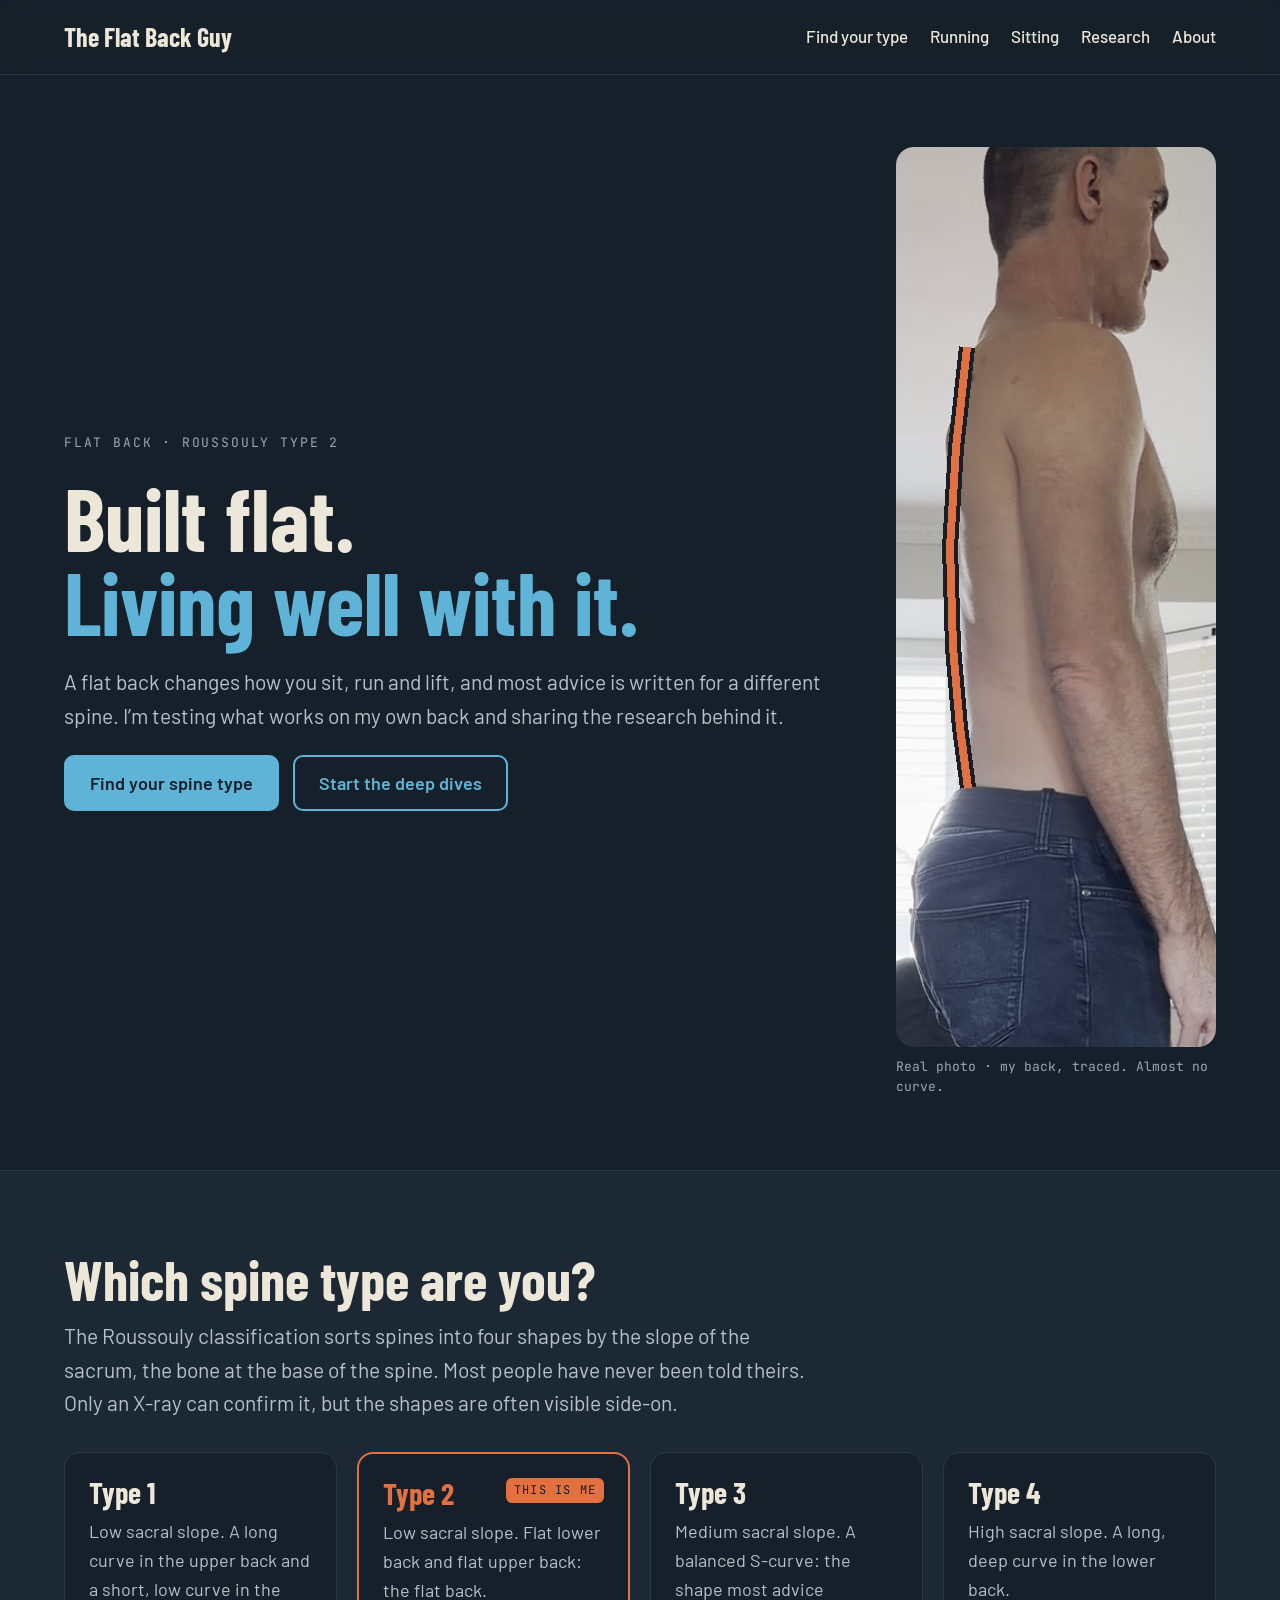
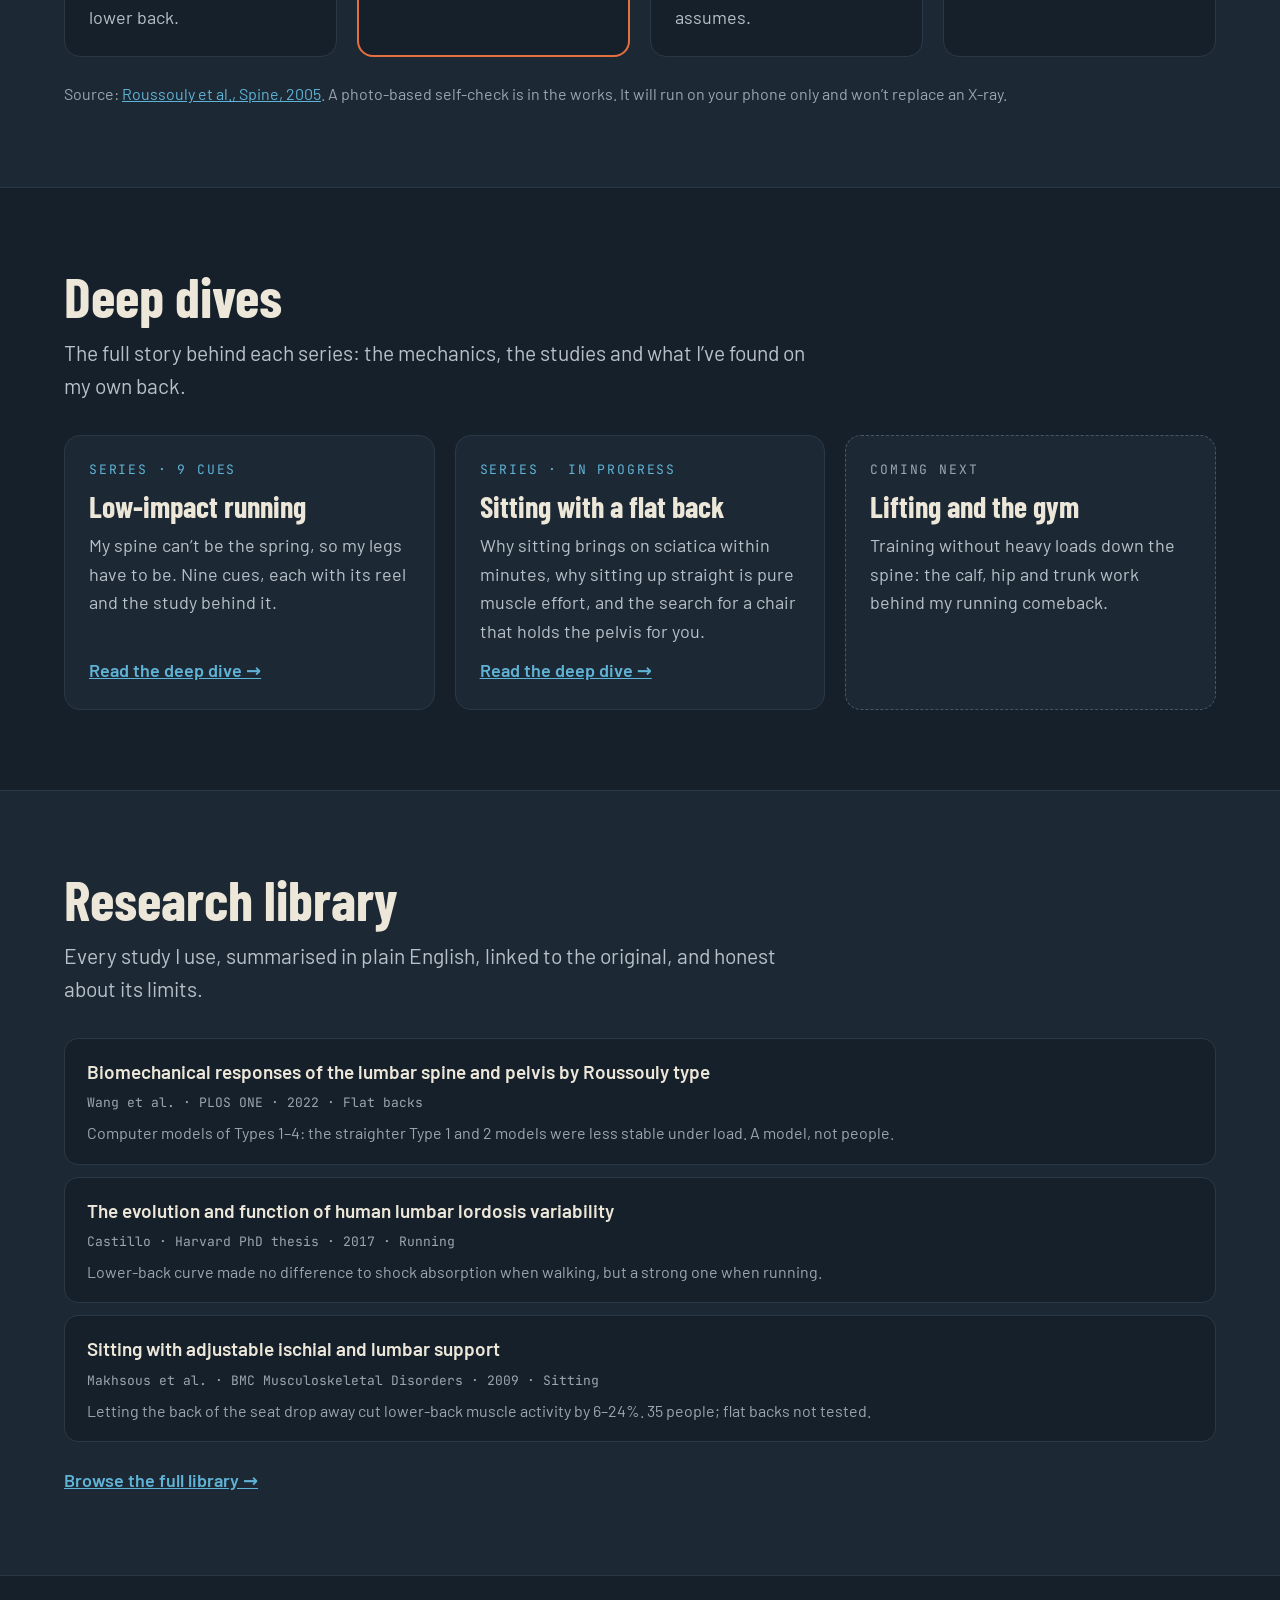
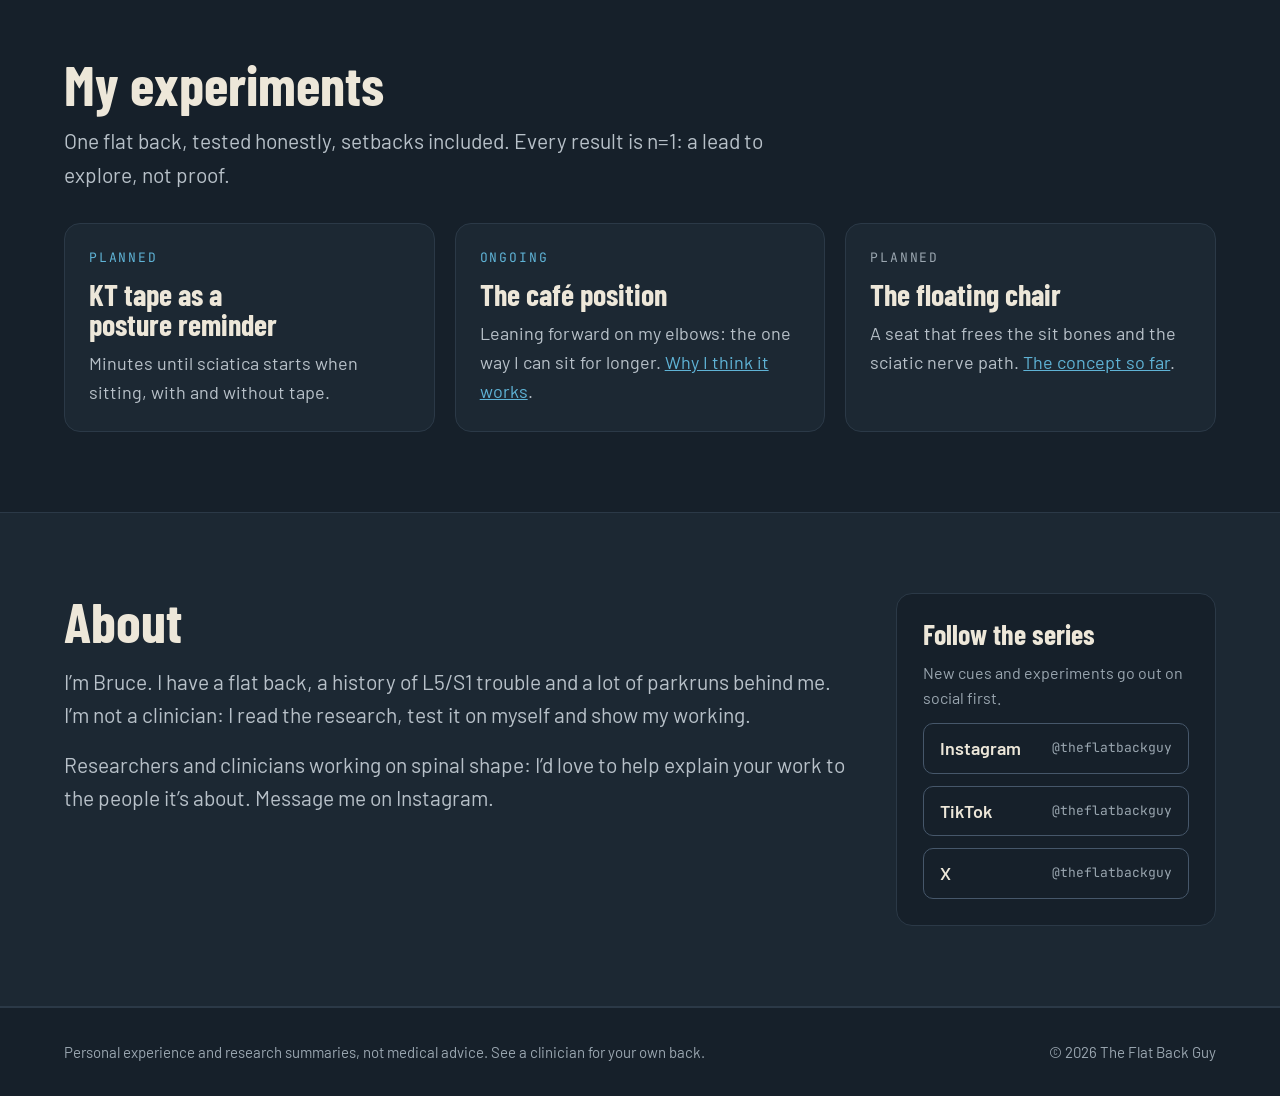
==== index.html @ 1ad0db63 "Launch theflatbackguy.com: homepage, running and sitting deep dives, research library Co-Authored-By" ====
<!doctype html>
<html lang="en-GB">
<head>
<meta charset="utf-8">
<meta name="viewport" content="width=device-width,initial-scale=1">
<title>The Flat Back Guy | Living well with a flat back</title>
<meta name="description" content="Running, sitting and training with a flat back (Roussouly Type 2). One man's experiments, the research behind them, and honest limits.">
<meta property="og:title" content="The Flat Back Guy">
<meta property="og:description" content="Built flat. Living well with it. Running, sitting and training with a flat back, with the research behind each idea.">
<meta property="og:image" content="https://theflatbackguy.com/media/hero.jpg">
<meta property="og:url" content="https://theflatbackguy.com/">
<meta name="theme-color" content="#16202A">
<link rel="icon" href="favicon.svg" type="image/svg+xml">
<link rel="preconnect" href="https://fonts.googleapis.com">
<link rel="preconnect" href="https://fonts.gstatic.com" crossorigin>
<link href="https://fonts.googleapis.com/css2?family=Barlow+Condensed:wght@700&family=Barlow:wght@400;500;600&family=JetBrains+Mono&display=swap" rel="stylesheet">
<link rel="stylesheet" href="style.css">
</head>
<body>
<header class="site-head">
  <div class="wrap">
    <a class="brand" href="/">The Flat Back Guy</a>
    <nav aria-label="Main">
      <a href="#type">Find your type</a>
      <a href="running.html">Running</a>
      <a href="sitting.html">Sitting</a>
      <a href="research.html">Research</a>
      <a href="#about">About</a>
    </nav>
  </div>
</header>

<main>
<section class="hero">
  <div class="wrap">
    <div class="hero-copy">
      <div class="eyebrow">Flat back · Roussouly Type 2</div>
      <h1>Built flat.<br><span>Living well with it.</span></h1>
      <p class="lede">A flat back changes how you sit, run and lift, and most advice is written for a different spine. I’m testing what works on my own back and sharing the research behind it.</p>
      <div class="btns">
        <a class="btn" href="#type">Find your spine type</a>
        <a class="btn ghost" href="#dives">Start the deep dives</a>
      </div>
    </div>
    <figure>
      <img src="media/hero.jpg" width="720" height="900" alt="Bruce standing side-on, shirt off, with an orange line traced down his back showing how straight it is">
      <figcaption>Real photo · my back, traced. Almost no curve.</figcaption>
    </figure>
  </div>
</section>

<section id="type" class="band">
  <div class="wrap">
    <div class="sec-head">
      <h2>Which spine type are you?</h2>
      <p class="lede">The Roussouly classification sorts spines into four shapes by the slope of the sacrum, the bone at the base of the spine. Most people have never been told theirs. Only an X-ray can confirm it, but the shapes are often visible side-on.</p>
    </div>
    <div class="grid">
      <div class="card"><h3>Type 1</h3><p class="muted">Low sacral slope. A long curve in the upper back and a short, low curve in the lower back.</p></div>
      <div class="card me"><div class="row-head"><h3>Type 2</h3><span class="tag">THIS IS ME</span></div><p class="muted">Low sacral slope. Flat lower back and flat upper back: the flat back.</p></div>
      <div class="card"><h3>Type 3</h3><p class="muted">Medium sacral slope. A balanced S-curve: the shape most advice assumes.</p></div>
      <div class="card"><h3>Type 4</h3><p class="muted">High sacral slope. A long, deep curve in the lower back.</p></div>
    </div>
    <p class="faint" style="margin-top:24px">Source: <a href="https://doi.org/10.1097/01.brs.0000152379.54463.65">Roussouly et al., Spine, 2005</a>. A photo-based self-check is in the works. It will run on your phone only and won’t replace an X-ray.</p>
  </div>
</section>

<section id="dives">
  <div class="wrap">
    <div class="sec-head">
      <h2>Deep dives</h2>
      <p class="lede">The full story behind each series: the mechanics, the studies and what I’ve found on my own back.</p>
    </div>
    <div class="grid wide">
      <article class="card">
        <div class="eyebrow" style="color:var(--blue)">Series · 9 cues</div>
        <h3>Low-impact running</h3>
        <p class="muted">My spine can’t be the spring, so my legs have to be. Nine cues, each with its reel and the study behind it.</p>
        <a class="more" href="running.html">Read the deep dive →</a>
      </article>
      <article class="card">
        <div class="eyebrow" style="color:var(--blue)">Series · in progress</div>
        <h3>Sitting with a flat back</h3>
        <p class="muted">Why sitting brings on sciatica within minutes, why sitting up straight is pure muscle effort, and the search for a chair that holds the pelvis for you.</p>
        <a class="more" href="sitting.html">Read the deep dive →</a>
      </article>
      <article class="card soon">
        <div class="eyebrow">Coming next</div>
        <h3>Lifting and the gym</h3>
        <p class="muted">Training without heavy loads down the spine: the calf, hip and trunk work behind my running comeback.</p>
      </article>
    </div>
  </div>
</section>

<section class="band">
  <div class="wrap">
    <div class="sec-head">
      <h2>Research library</h2>
      <p class="lede">Every study I use, summarised in plain English, linked to the original, and honest about its limits.</p>
    </div>
    <div class="studies">
      <div class="study">
        <a class="title" href="https://doi.org/10.1371/journal.pone.0266954">Biomechanical responses of the lumbar spine and pelvis by Roussouly type</a>
        <span class="meta">Wang et al. · PLOS ONE · 2022 · Flat backs</span>
        <span class="limit">Computer models of Types 1–4: the straighter Type 1 and 2 models were less stable under load. A model, not people.</span>
      </div>
      <div class="study">
        <a class="title" href="https://dash.harvard.edu/entities/publication/c5ad7e18-b05d-41d5-a4b8-e9624516d8b8">The evolution and function of human lumbar lordosis variability</a>
        <span class="meta">Castillo · Harvard PhD thesis · 2017 · Running</span>
        <span class="limit">Lower-back curve made no difference to shock absorption when walking, but a strong one when running.</span>
      </div>
      <div class="study">
        <a class="title" href="https://doi.org/10.1186/1471-2474-10-17">Sitting with adjustable ischial and lumbar support</a>
        <span class="meta">Makhsous et al. · BMC Musculoskeletal Disorders · 2009 · Sitting</span>
        <span class="limit">Letting the back of the seat drop away cut lower-back muscle activity by 6–24%. 35 people; flat backs not tested.</span>
      </div>
    </div>
    <p style="margin-top:24px"><a href="research.html" style="font-weight:600">Browse the full library →</a></p>
  </div>
</section>

<section id="experiments">
  <div class="wrap">
    <div class="sec-head">
      <h2>My experiments</h2>
      <p class="lede">One flat back, tested honestly, setbacks included. Every result is n=1: a lead to explore, not proof.</p>
    </div>
    <div class="grid">
      <div class="card"><div class="eyebrow" style="color:var(--blue)">Planned</div><h3>KT tape as a posture reminder</h3><p class="muted">Minutes until sciatica starts when sitting, with and without tape.</p></div>
      <div class="card"><div class="eyebrow" style="color:var(--blue)">Ongoing</div><h3>The café position</h3><p class="muted">Leaning forward on my elbows: the one way I can sit for longer. <a href="sitting.html#cafe">Why I think it works</a>.</p></div>
      <div class="card"><div class="eyebrow">Planned</div><h3>The floating chair</h3><p class="muted">A seat that frees the sit bones and the sciatic nerve path. <a href="sitting.html#chair">The concept so far</a>.</p></div>
    </div>
  </div>
</section>

<section id="about" class="band about">
  <div class="wrap">
    <div class="copy stack">
      <h2 style="font-size:clamp(40px,6vw,56px)">About</h2>
      <p class="lede">I’m Bruce. I have a flat back, a history of L5/S1 trouble and a lot of parkruns behind me. I’m not a clinician: I read the research, test it on myself and show my working.</p>
      <p class="lede">Researchers and clinicians working on spinal shape: I’d love to help explain your work to the people it’s about. Message me on Instagram.</p>
    </div>
    <div class="follow">
      <h3>Follow the series</h3>
      <p class="faint">New cues and experiments go out on social first.</p>
      <a class="social" href="https://www.instagram.com/theflatbackguy/">Instagram <span>@theflatbackguy</span></a>
      <a class="social" href="https://www.tiktok.com/@theflatbackguy">TikTok <span>@theflatbackguy</span></a>
      <a class="social" href="https://x.com/theflatbackguy">X <span>@theflatbackguy</span></a>
    </div>
  </div>
</section>
</main>

<footer class="site-foot">
  <div class="wrap">
    <span>Personal experience and research summaries, not medical advice. See a clinician for your own back.</span>
    <span>© 2026 The Flat Back Guy</span>
  </div>
</footer>
</body>
</html>
---- style.css ----
:root{
  --bg:#16202A; --panel:#1C2833; --line:#2B3947; --line2:#46576A;
  --text:#EDE7D9; --muted:#B8C1C9; --faint:#9AA6B0;
  --blue:#5FB3D6; --orange:#E4703F;
  --display:'Barlow Condensed',system-ui,sans-serif;
  --body:'Barlow',system-ui,sans-serif;
  --mono:'JetBrains Mono',ui-monospace,monospace;
}
*{box-sizing:border-box}
html{scroll-behavior:smooth}
body{margin:0;background:var(--bg);color:var(--text);font-family:var(--body);font-size:18px;line-height:1.6;-webkit-font-smoothing:antialiased}
img,video{max-width:100%;display:block}
a{color:var(--blue)}
a:hover{color:#8FCDE6}
:focus-visible{outline:3px solid var(--blue);outline-offset:3px;border-radius:4px}
h1,h2,h3{font-family:var(--display);font-weight:700;line-height:1;margin:0;text-wrap:balance}
p{margin:0}
.wrap{max-width:1200px;margin:0 auto;padding:0 24px}
.narrow{max-width:760px}
.eyebrow{font-family:var(--mono);font-size:13px;letter-spacing:.14em;text-transform:uppercase;color:var(--faint)}
.lede{font-size:21px;color:var(--muted)}
.muted{color:var(--muted)}
.faint{color:var(--faint);font-size:16px}
.stack{display:flex;flex-direction:column;gap:16px}
.band{background:var(--panel);border-top:1px solid var(--line);border-bottom:1px solid var(--line)}
section{padding:80px 0}
.sec-head{display:flex;flex-direction:column;gap:12px;max-width:760px;margin-bottom:32px}
.sec-head h2{font-size:clamp(40px,6vw,56px)}

/* header */
.site-head{border-bottom:1px solid var(--line);position:sticky;top:0;z-index:10;background:rgba(22,32,42,.94);backdrop-filter:blur(8px)}
.site-head .wrap{display:flex;flex-wrap:wrap;align-items:center;justify-content:space-between;gap:10px 24px;padding-top:16px;padding-bottom:16px}
.brand{font-family:var(--display);font-weight:700;font-size:26px;color:var(--text);text-decoration:none}
.site-head nav{display:flex;flex-wrap:wrap;gap:4px 22px;font-weight:500;font-size:17px}
.site-head nav a{color:var(--text);text-decoration:none;padding:6px 0}
.site-head nav a:hover,.site-head nav a[aria-current]{color:var(--blue)}

/* buttons */
.btns{display:flex;flex-wrap:wrap;gap:14px}
.btn{display:inline-flex;align-items:center;min-height:48px;padding:12px 24px;border-radius:10px;font-weight:600;font-size:18px;text-decoration:none;background:var(--blue);color:var(--bg);border:2px solid var(--blue)}
.btn:hover{background:#8FCDE6;border-color:#8FCDE6;color:var(--bg)}
.btn.ghost{background:transparent;color:var(--blue)}
.btn.ghost:hover{background:rgba(95,179,214,.12);color:var(--blue)}
.btn.warm{background:var(--orange);border-color:var(--orange)}

/* hero */
.hero{padding:72px 0}
.hero .wrap{display:flex;flex-wrap:wrap;gap:48px;align-items:center}
.hero-copy{flex:999 1 480px;min-width:0;display:flex;flex-direction:column;gap:22px}
.hero h1{font-size:clamp(56px,9vw,88px);line-height:.95}
.hero h1 span{color:var(--blue)}
.hero figure{flex:1 1 320px;min-width:0;margin:0}
.hero figure img{border-radius:18px;width:100%;aspect-ratio:4/5;object-fit:cover}
figcaption{font-family:var(--mono);font-size:13px;color:var(--faint);margin-top:10px}

/* cards */
.grid{display:grid;gap:20px;grid-template-columns:repeat(auto-fit,minmax(min(100%,260px),1fr))}
.grid.wide{grid-template-columns:repeat(auto-fit,minmax(min(100%,320px),1fr))}
.card{background:var(--bg);border:1px solid var(--line);border-radius:16px;padding:24px;display:flex;flex-direction:column;gap:10px}
.band .card{background:var(--bg)}
section:not(.band) .card{background:var(--panel)}
.card h3{font-size:30px}
.card.me{border:2px solid var(--orange)}
.card.me h3{color:var(--orange)}
.card.soon{border-style:dashed;border-color:var(--line2)}
.card .more{margin-top:auto;font-weight:600}
.tag{white-space:nowrap;font-family:var(--mono);font-size:12px;letter-spacing:.1em;background:var(--orange);color:var(--bg);padding:3px 8px;border-radius:6px;align-self:flex-start}
.row-head{display:flex;justify-content:space-between;align-items:center;gap:12px}

/* study list */
.studies{display:flex;flex-direction:column;gap:12px}
.study{background:var(--bg);border:1px solid var(--line);border-radius:14px;padding:18px 22px;display:flex;flex-direction:column;gap:6px}
section:not(.band) .study{background:var(--panel)}
.study a.title{font-weight:600;font-size:19px;color:var(--text);text-decoration:none}
.study a.title:hover{color:var(--blue)}
.study .meta{font-family:var(--mono);font-size:13px;color:var(--faint)}
.study .limit{font-size:16px;color:var(--faint)}

/* cue list (deep dive) */
.cues{display:flex;flex-direction:column;gap:56px}
.cue{display:grid;grid-template-columns:minmax(0,300px) minmax(0,1fr);gap:36px;align-items:start}
.cue video{width:100%;aspect-ratio:9/16;border-radius:14px;background:#0F161D;border:1px solid var(--line)}
.cue .num{font-family:var(--mono);color:var(--blue);font-size:14px;letter-spacing:.12em}
.cue h2{font-size:clamp(36px,5vw,46px)}
.cue .stack{gap:14px;padding-top:6px}
.cue ul{margin:0;padding-left:20px;color:var(--muted)}
.cue li+li{margin-top:4px}
.evidence{border-left:3px solid var(--blue);padding:10px 16px;background:var(--panel);border-radius:0 10px 10px 0;font-size:17px;color:var(--muted)}
.evidence b{color:var(--text)}
@media (max-width:720px){.cue{grid-template-columns:1fr}.cue video{max-width:320px}}

/* article */
.article{max-width:760px}
.article h2{font-size:40px;margin:56px 0 16px}
.article h3{font-size:28px;margin:32px 0 10px}
.article p+p{margin-top:16px}
.article ul{color:var(--muted);padding-left:22px}
.article li+li{margin-top:6px}
.article p{color:var(--muted)}
.article strong{color:var(--text)}
.table-wrap{overflow-x:auto;margin:20px 0;border:1px solid var(--line);border-radius:12px}
table{border-collapse:collapse;width:100%;font-size:16px;min-width:560px}
th,td{text-align:left;padding:12px 14px;border-bottom:1px solid var(--line);vertical-align:top}
th{font-family:var(--mono);font-size:12px;letter-spacing:.1em;text-transform:uppercase;color:var(--faint);background:var(--panel)}
tr:last-child td{border-bottom:0}
td{color:var(--muted)}
td:first-child{color:var(--text);font-weight:600}
.callout{background:var(--panel);border:1px solid var(--line);border-radius:14px;padding:20px 22px;margin:24px 0}
.reels{display:grid;grid-template-columns:repeat(auto-fit,minmax(min(100%,240px),1fr));gap:20px;margin:28px 0}
.reels figure{margin:0}
.reels video{width:100%;aspect-ratio:9/16;border-radius:14px;background:#0F161D;border:1px solid var(--line)}

/* page head */
.page-head{padding:64px 0 24px}
.page-head h1{font-size:clamp(48px,8vw,76px)}
.page-head .stack{max-width:780px}

/* about + follow */
.about .wrap{display:flex;flex-wrap:wrap;gap:40px;align-items:flex-start}
.about .copy{flex:999 1 480px;min-width:0}
.follow{flex:1 1 320px;min-width:0;background:var(--bg);border:1px solid var(--line);border-radius:16px;padding:26px;display:flex;flex-direction:column;gap:12px}
.follow h3{font-size:28px}
.follow a.social{display:flex;justify-content:space-between;align-items:center;min-height:48px;padding:10px 16px;border:1px solid var(--line2);border-radius:10px;color:var(--text);text-decoration:none;font-weight:600}
.follow a.social:hover{border-color:var(--blue);color:var(--blue)}
.follow a.social span{font-family:var(--mono);font-size:13px;color:var(--faint);font-weight:400}

/* footer */
.site-foot{border-top:1px solid var(--line);padding:32px 0;color:var(--faint);font-size:15px}
.site-foot .wrap{display:flex;flex-wrap:wrap;gap:12px 32px;justify-content:space-between}
.site-foot a{color:var(--faint)}
@media (max-width:720px){.site-head{position:static}}
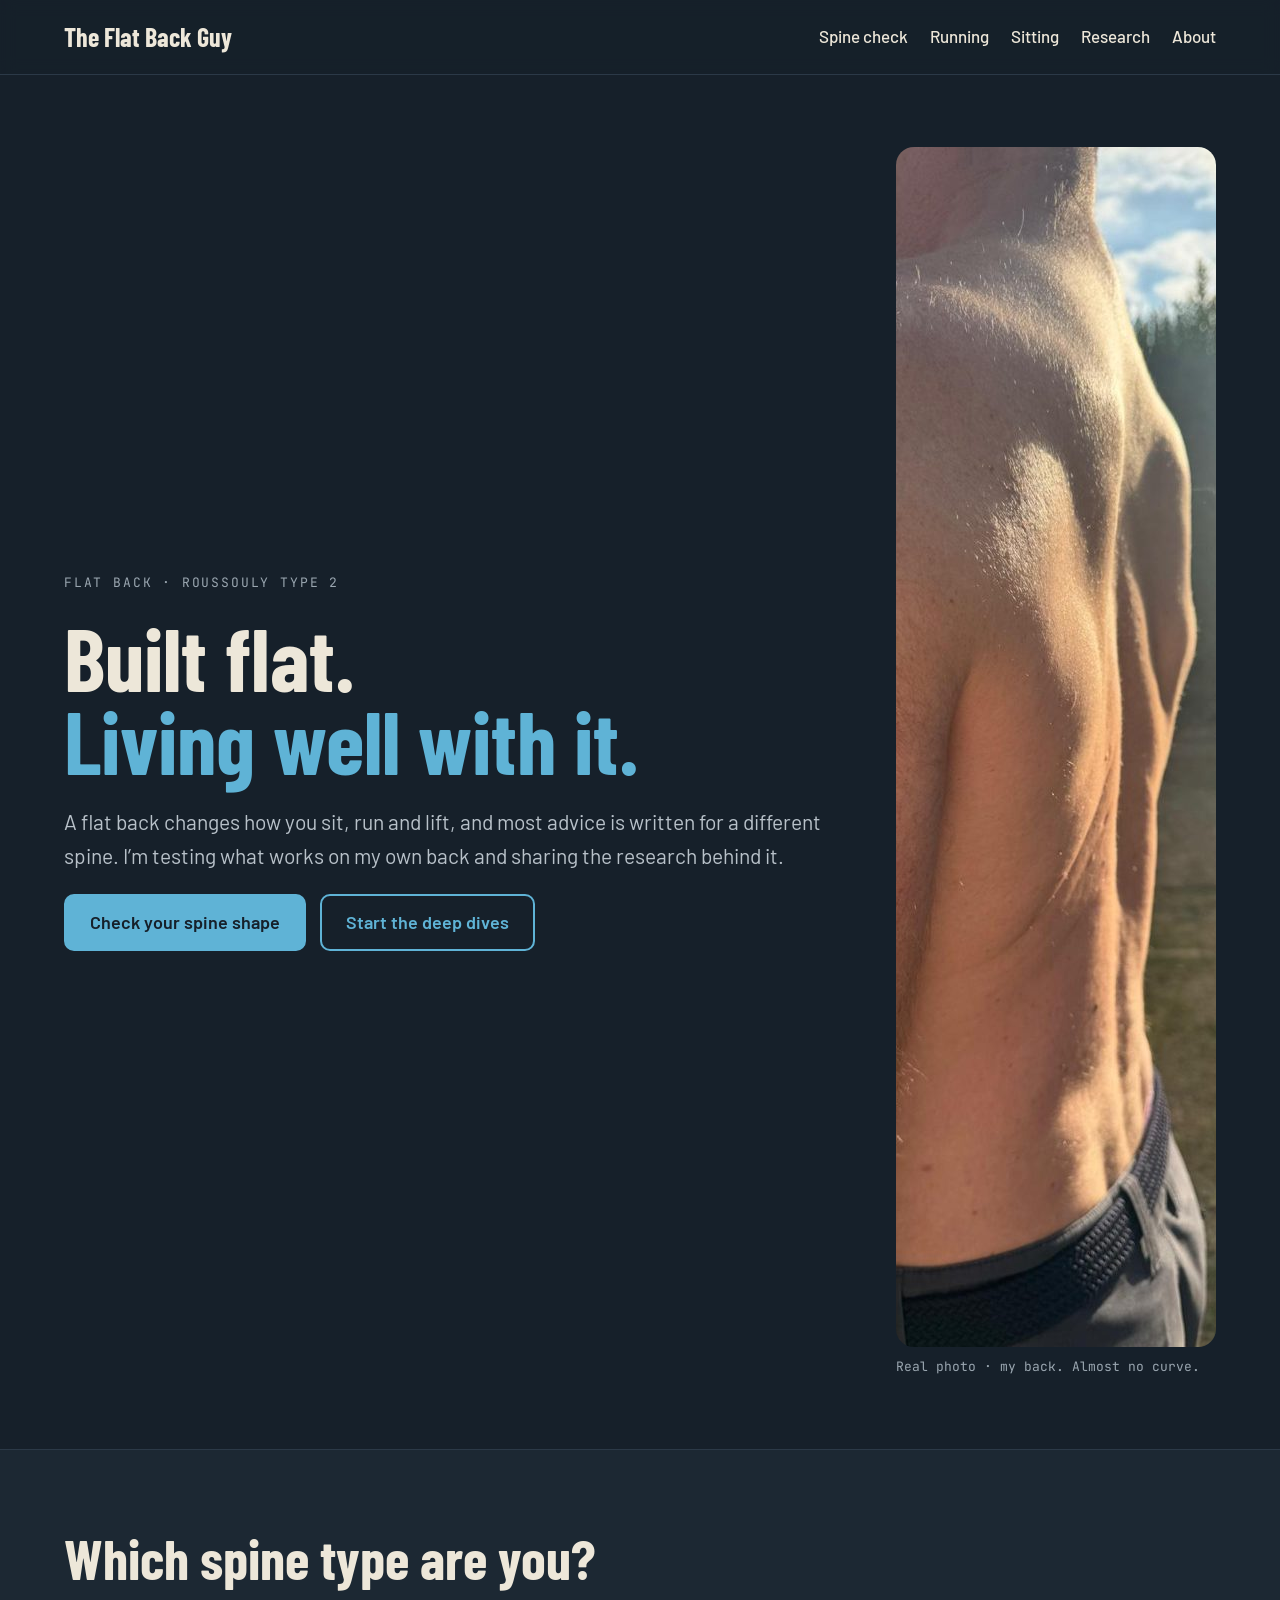
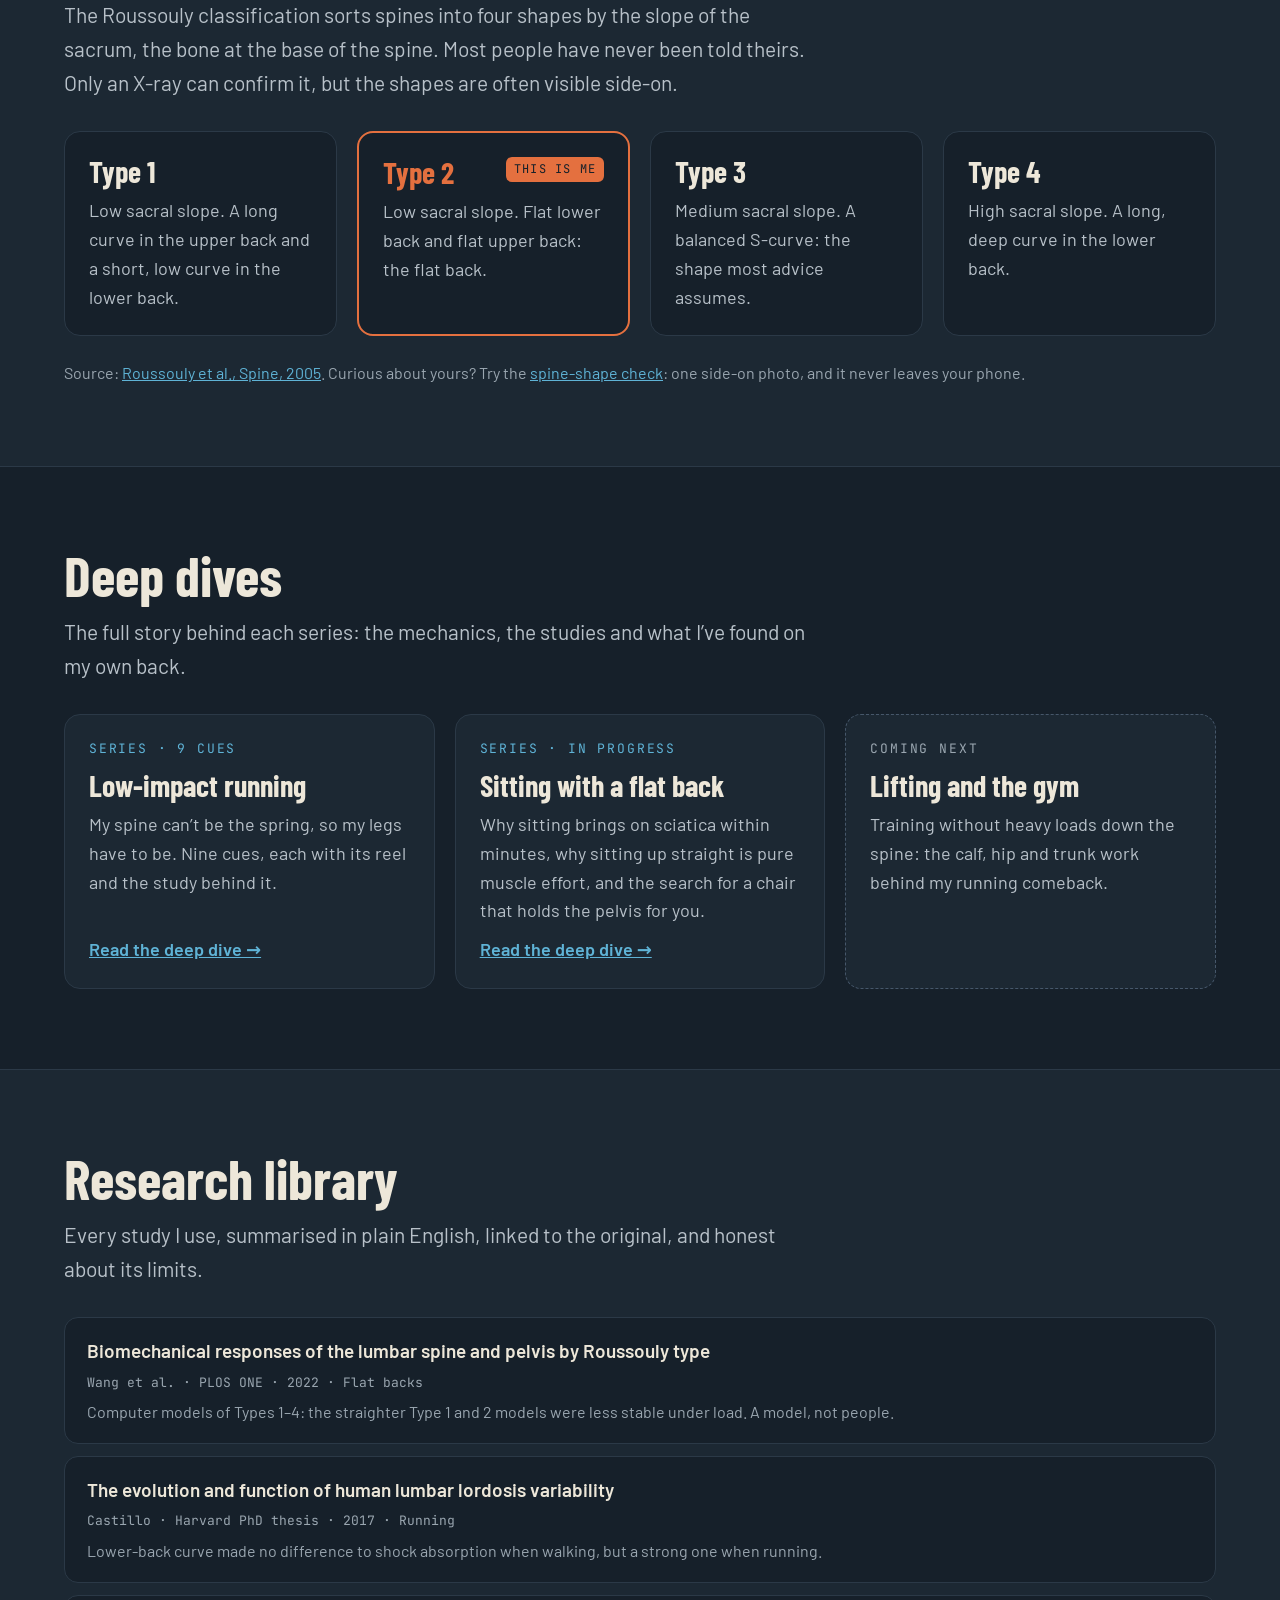
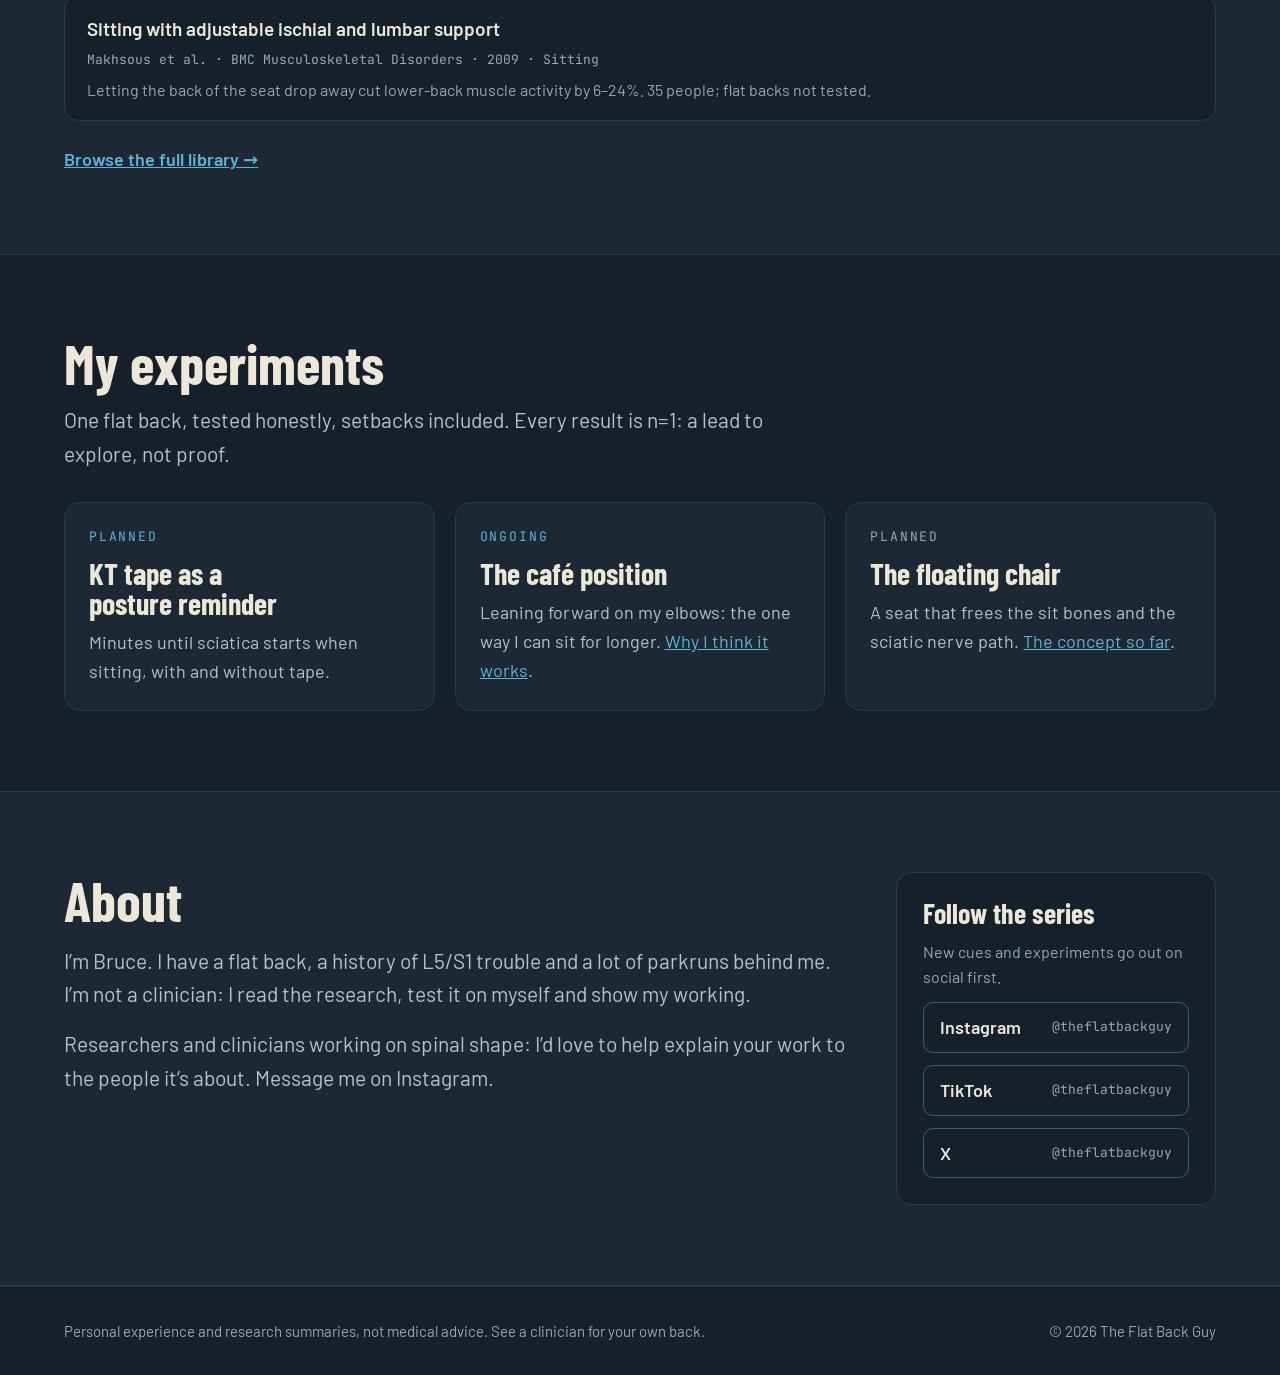
==== commit 3baefad2: "Add spine-shape check (beta) and new hero photo The check runs entirely in the browser: four taps al" ====
--- a/index.html
+++ b/index.html
@@ -21,7 +21,7 @@
   <div class="wrap">
     <a class="brand" href="/">The Flat Back Guy</a>
     <nav aria-label="Main">
-      <a href="#type">Find your type</a>
+      <a href="spine-check.html">Spine check</a>
       <a href="running.html">Running</a>
       <a href="sitting.html">Sitting</a>
       <a href="research.html">Research</a>
@@ -38,13 +38,13 @@
       <h1>Built flat.<br><span>Living well with it.</span></h1>
       <p class="lede">A flat back changes how you sit, run and lift, and most advice is written for a different spine. I’m testing what works on my own back and sharing the research behind it.</p>
       <div class="btns">
-        <a class="btn" href="#type">Find your spine type</a>
+        <a class="btn" href="spine-check.html">Check your spine shape</a>
         <a class="btn ghost" href="#dives">Start the deep dives</a>
       </div>
     </div>
     <figure>
-      <img src="media/hero.jpg" width="720" height="900" alt="Bruce standing side-on, shirt off, with an orange line traced down his back showing how straight it is">
-      <figcaption>Real photo · my back, traced. Almost no curve.</figcaption>
+      <img src="media/hero.jpg" width="900" height="1200" alt="Bruce’s bare back photographed from behind and to the side in a sunny garden, showing a straight spine with almost no curve">
+      <figcaption>Real photo · my back. Almost no curve.</figcaption>
     </figure>
   </div>
 </section>
@@ -61,7 +61,7 @@
       <div class="card"><h3>Type 3</h3><p class="muted">Medium sacral slope. A balanced S-curve: the shape most advice assumes.</p></div>
       <div class="card"><h3>Type 4</h3><p class="muted">High sacral slope. A long, deep curve in the lower back.</p></div>
     </div>
-    <p class="faint" style="margin-top:24px">Source: <a href="https://doi.org/10.1097/01.brs.0000152379.54463.65">Roussouly et al., Spine, 2005</a>. A photo-based self-check is in the works. It will run on your phone only and won’t replace an X-ray.</p>
+    <p class="faint" style="margin-top:24px">Source: <a href="https://doi.org/10.1097/01.brs.0000152379.54463.65">Roussouly et al., Spine, 2005</a>. Curious about yours? Try the <a href="spine-check.html">spine-shape check</a>: one side-on photo, and it never leaves your phone.</p>
   </div>
 </section>
 
--- a/style.css
+++ b/style.css
@@ -50,7 +50,7 @@
 .hero h1{font-size:clamp(56px,9vw,88px);line-height:.95}
 .hero h1 span{color:var(--blue)}
 .hero figure{flex:1 1 320px;min-width:0;margin:0}
-.hero figure img{border-radius:18px;width:100%;aspect-ratio:4/5;object-fit:cover}
+.hero figure img{border-radius:18px;width:100%;aspect-ratio:3/4;object-fit:cover}
 figcaption{font-family:var(--mono);font-size:13px;color:var(--faint);margin-top:10px}
 
 /* cards */
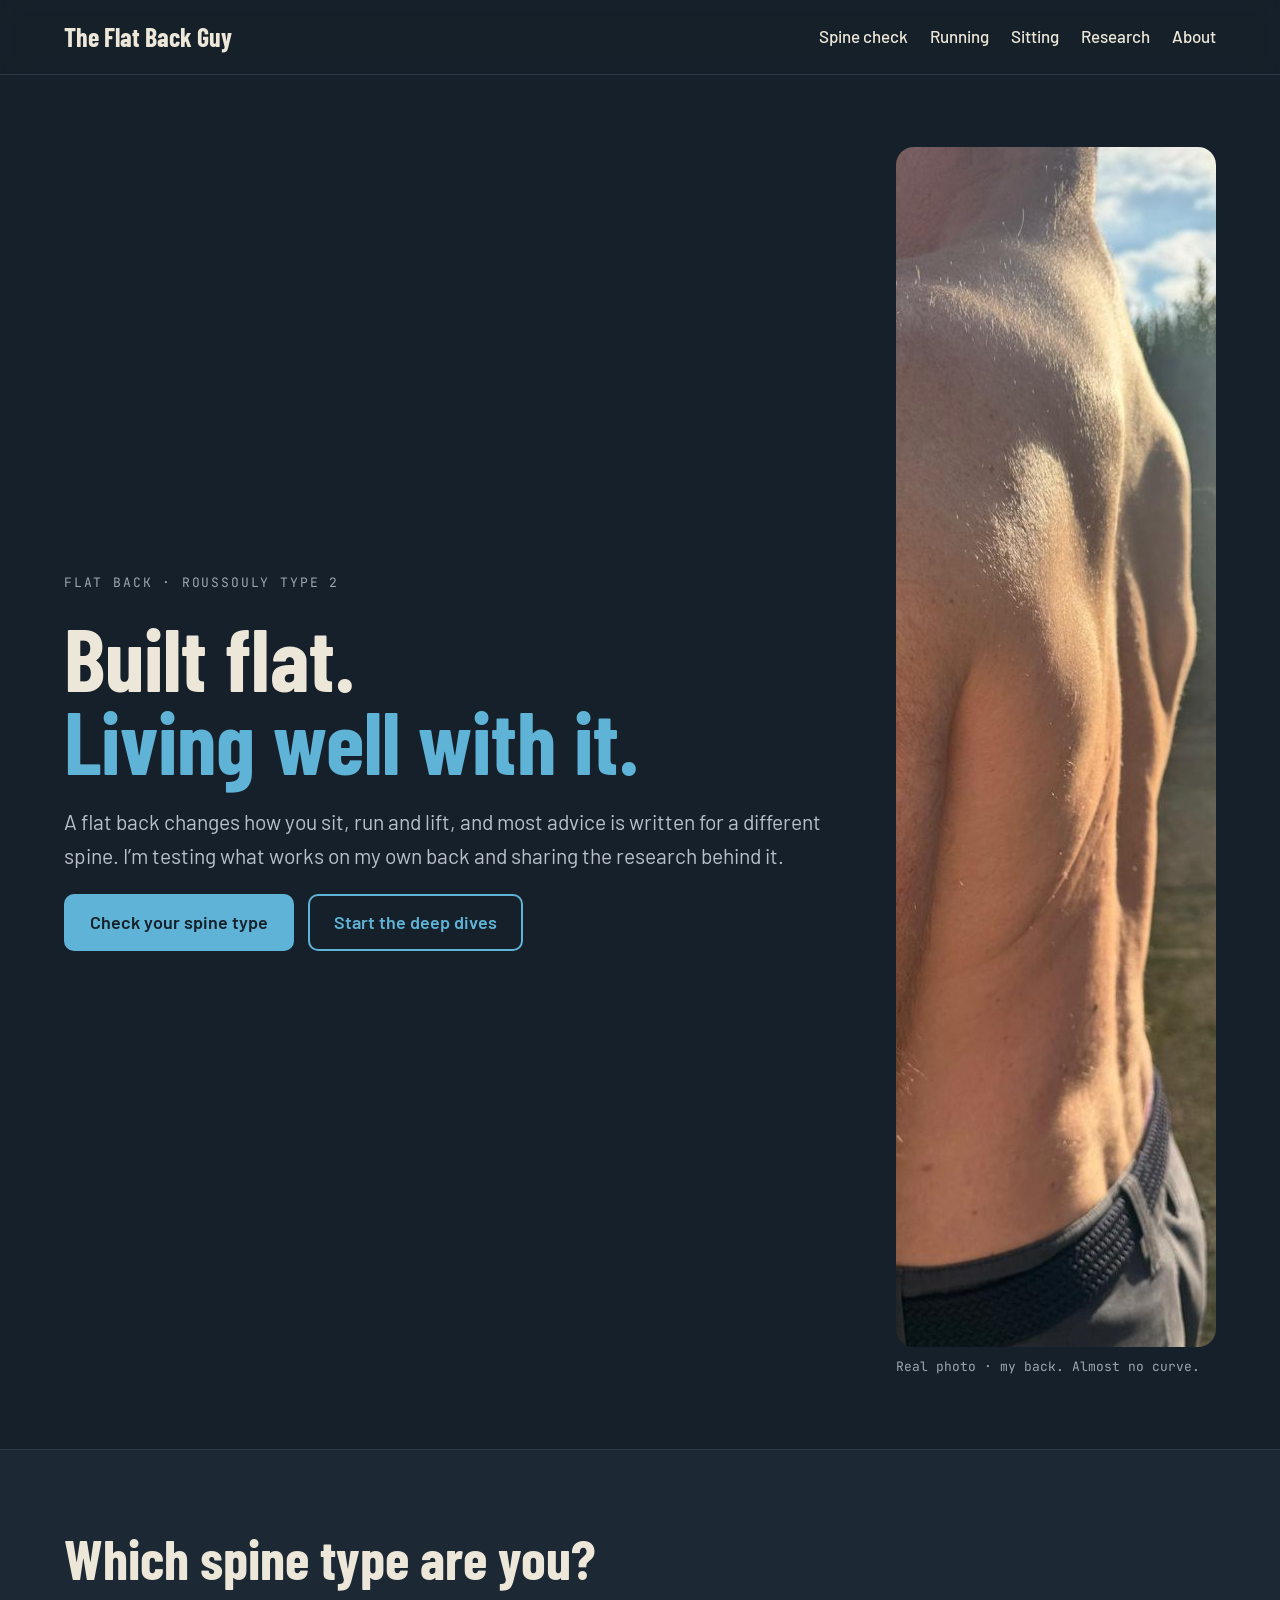
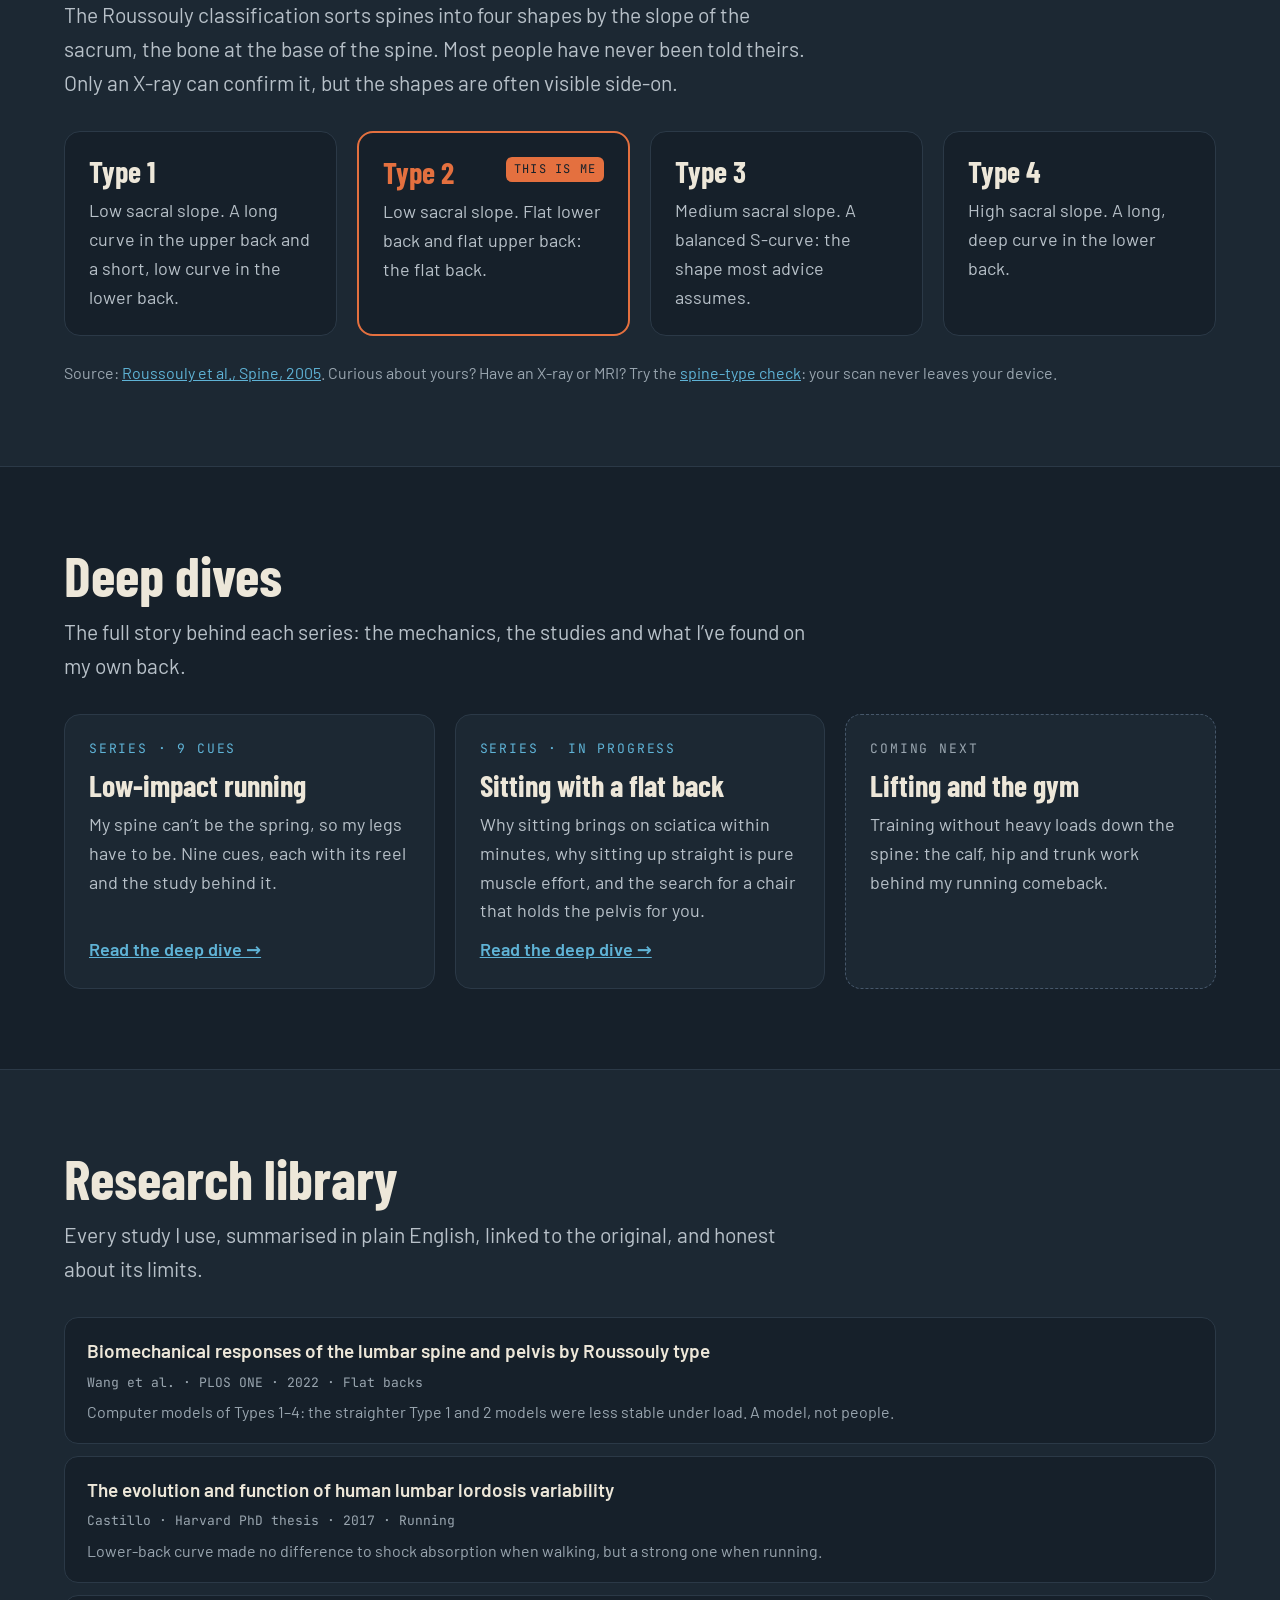
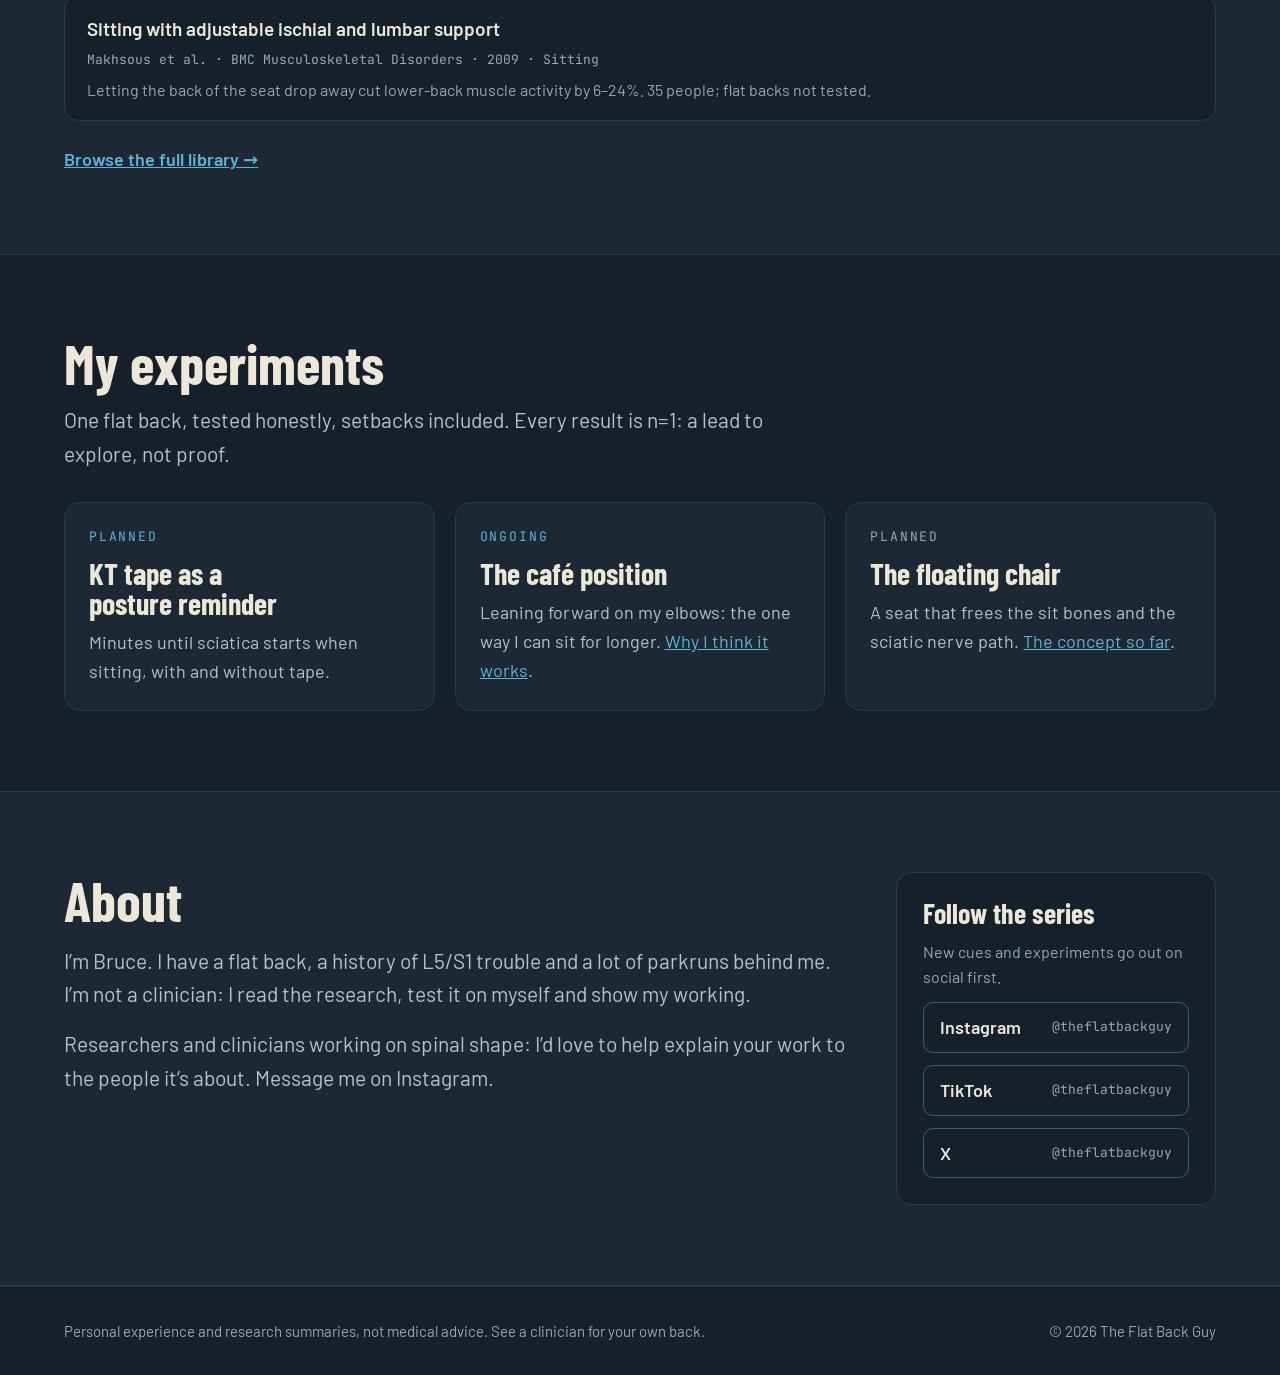
==== commit a2afe756: "Homepage: point to the scan-based spine check Co-Authored-By: Claude Opus 5.5 <noreply@anthropic.com" ====
--- a/index.html
+++ b/index.html
@@ -38,7 +38,7 @@
       <h1>Built flat.<br><span>Living well with it.</span></h1>
       <p class="lede">A flat back changes how you sit, run and lift, and most advice is written for a different spine. I’m testing what works on my own back and sharing the research behind it.</p>
       <div class="btns">
-        <a class="btn" href="spine-check.html">Check your spine shape</a>
+        <a class="btn" href="spine-check.html">Check your spine type</a>
         <a class="btn ghost" href="#dives">Start the deep dives</a>
       </div>
     </div>
@@ -61,7 +61,7 @@
       <div class="card"><h3>Type 3</h3><p class="muted">Medium sacral slope. A balanced S-curve: the shape most advice assumes.</p></div>
       <div class="card"><h3>Type 4</h3><p class="muted">High sacral slope. A long, deep curve in the lower back.</p></div>
     </div>
-    <p class="faint" style="margin-top:24px">Source: <a href="https://doi.org/10.1097/01.brs.0000152379.54463.65">Roussouly et al., Spine, 2005</a>. Curious about yours? Try the <a href="spine-check.html">spine-shape check</a>: one side-on photo, and it never leaves your phone.</p>
+    <p class="faint" style="margin-top:24px">Source: <a href="https://doi.org/10.1097/01.brs.0000152379.54463.65">Roussouly et al., Spine, 2005</a>. Curious about yours? Have an X-ray or MRI? Try the <a href="spine-check.html">spine-type check</a>: your scan never leaves your device.</p>
   </div>
 </section>
 
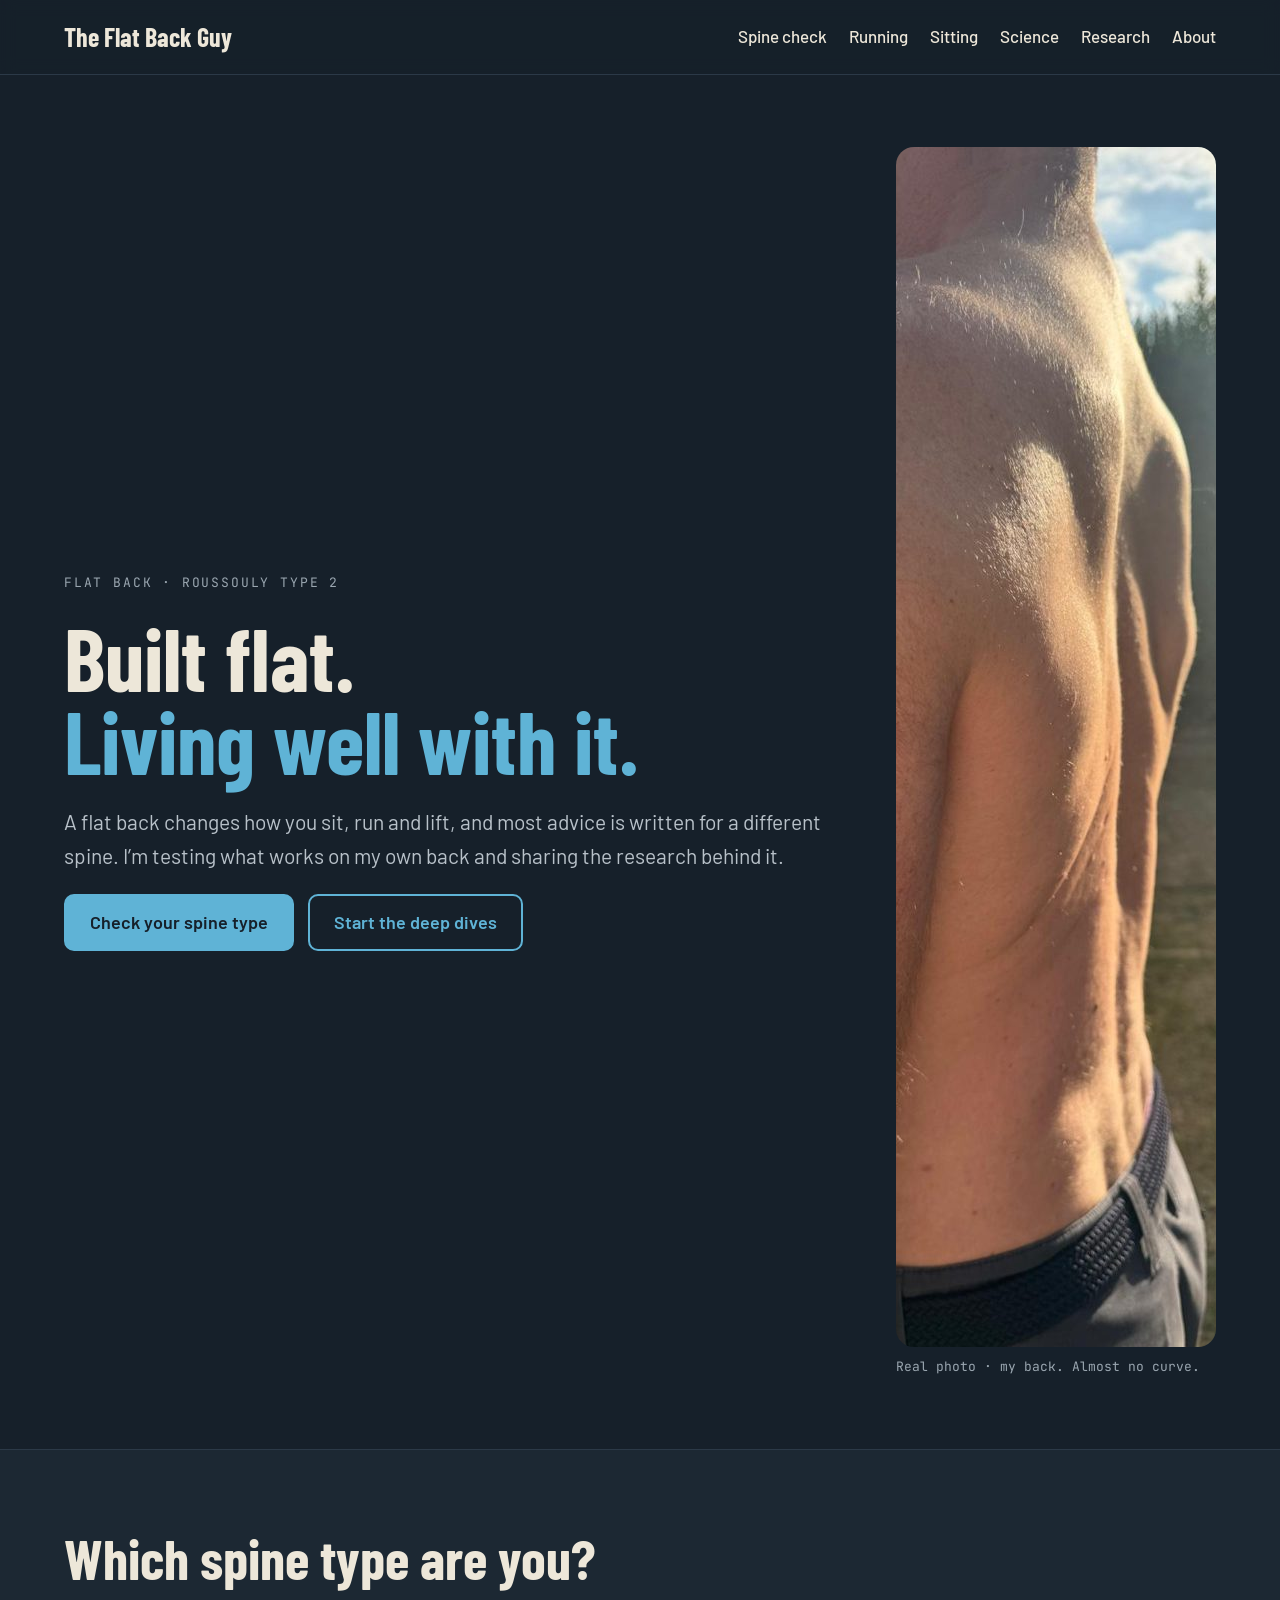
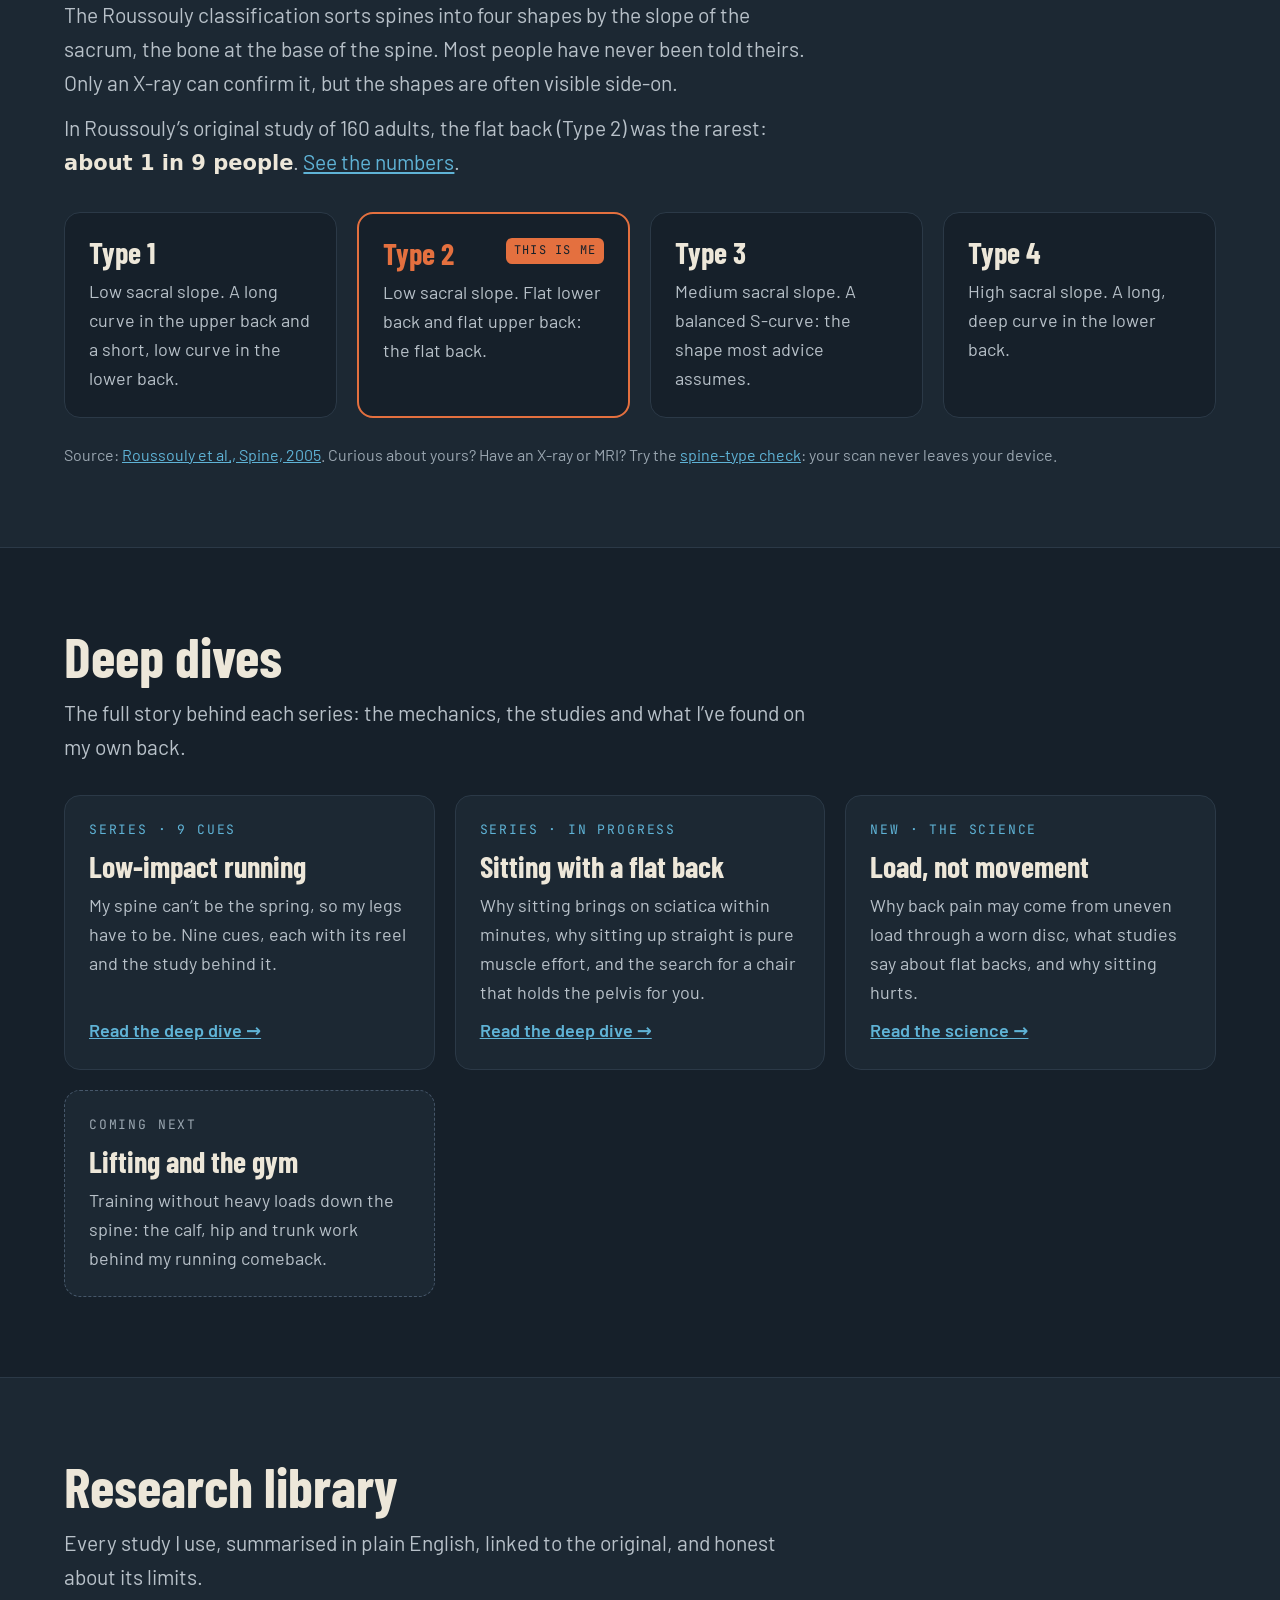
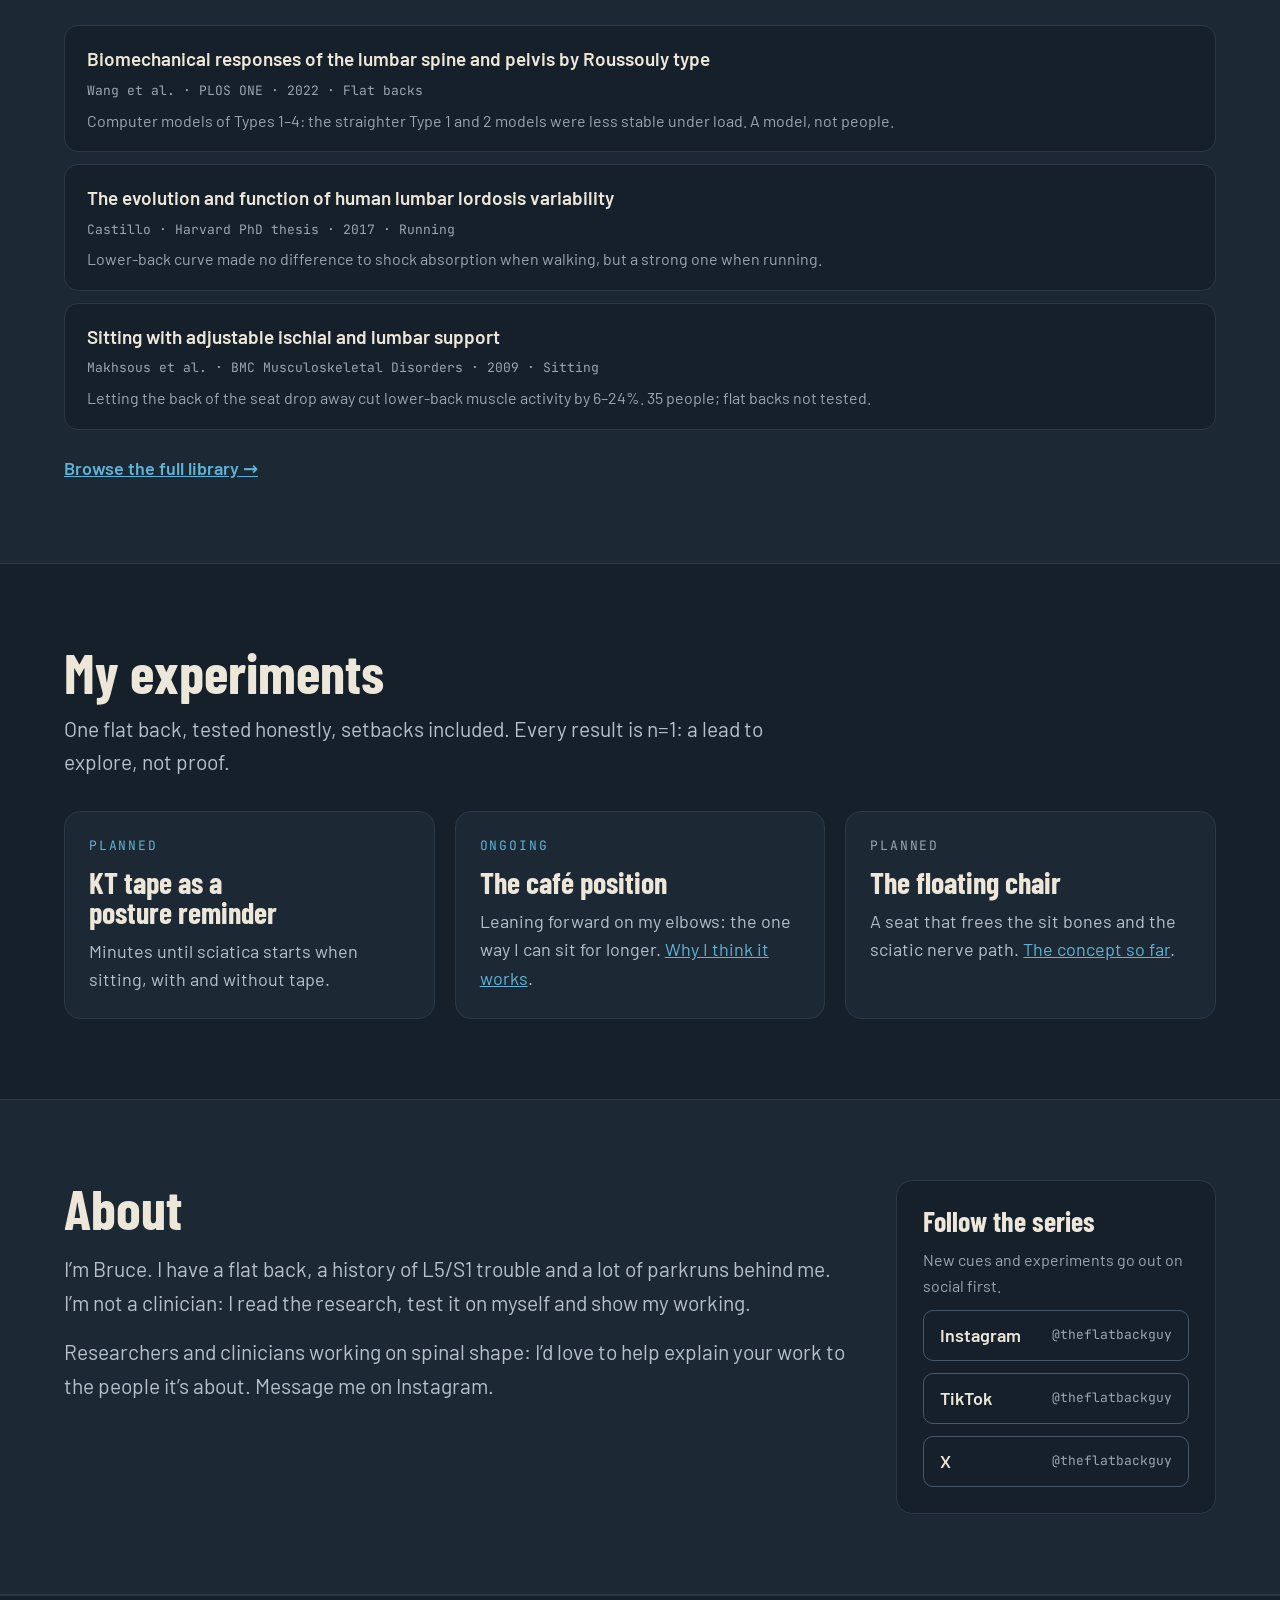
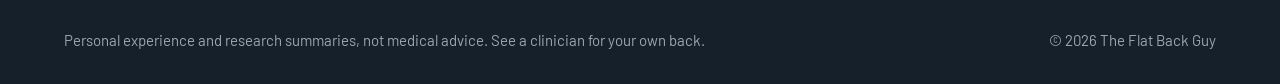
==== commit 25b709d5: "Add The Science page (Mulholland, flat backs and disc wear, sitting pain, Type 2 prevalence) Also: S" ====
--- a/index.html
+++ b/index.html
@@ -24,6 +24,7 @@
       <a href="spine-check.html">Spine check</a>
       <a href="running.html">Running</a>
       <a href="sitting.html">Sitting</a>
+      <a href="science.html">Science</a>
       <a href="research.html">Research</a>
       <a href="#about">About</a>
     </nav>
@@ -54,6 +55,7 @@
     <div class="sec-head">
       <h2>Which spine type are you?</h2>
       <p class="lede">The Roussouly classification sorts spines into four shapes by the slope of the sacrum, the bone at the base of the spine. Most people have never been told theirs. Only an X-ray can confirm it, but the shapes are often visible side-on.</p>
+      <p class="lede">In Roussouly’s original study of 160 adults, the flat back (Type 2) was the rarest: <strong style="color:var(--text)">about 1 in 9 people</strong>. <a href="science.html#common">See the numbers</a>.</p>
     </div>
     <div class="grid">
       <div class="card"><h3>Type 1</h3><p class="muted">Low sacral slope. A long curve in the upper back and a short, low curve in the lower back.</p></div>
@@ -83,6 +85,12 @@
         <h3>Sitting with a flat back</h3>
         <p class="muted">Why sitting brings on sciatica within minutes, why sitting up straight is pure muscle effort, and the search for a chair that holds the pelvis for you.</p>
         <a class="more" href="sitting.html">Read the deep dive →</a>
+      </article>
+      <article class="card">
+        <div class="eyebrow" style="color:var(--blue)">New · the science</div>
+        <h3>Load, not movement</h3>
+        <p class="muted">Why back pain may come from uneven load through a worn disc, what studies say about flat backs, and why sitting hurts.</p>
+        <a class="more" href="science.html">Read the science →</a>
       </article>
       <article class="card soon">
         <div class="eyebrow">Coming next</div>
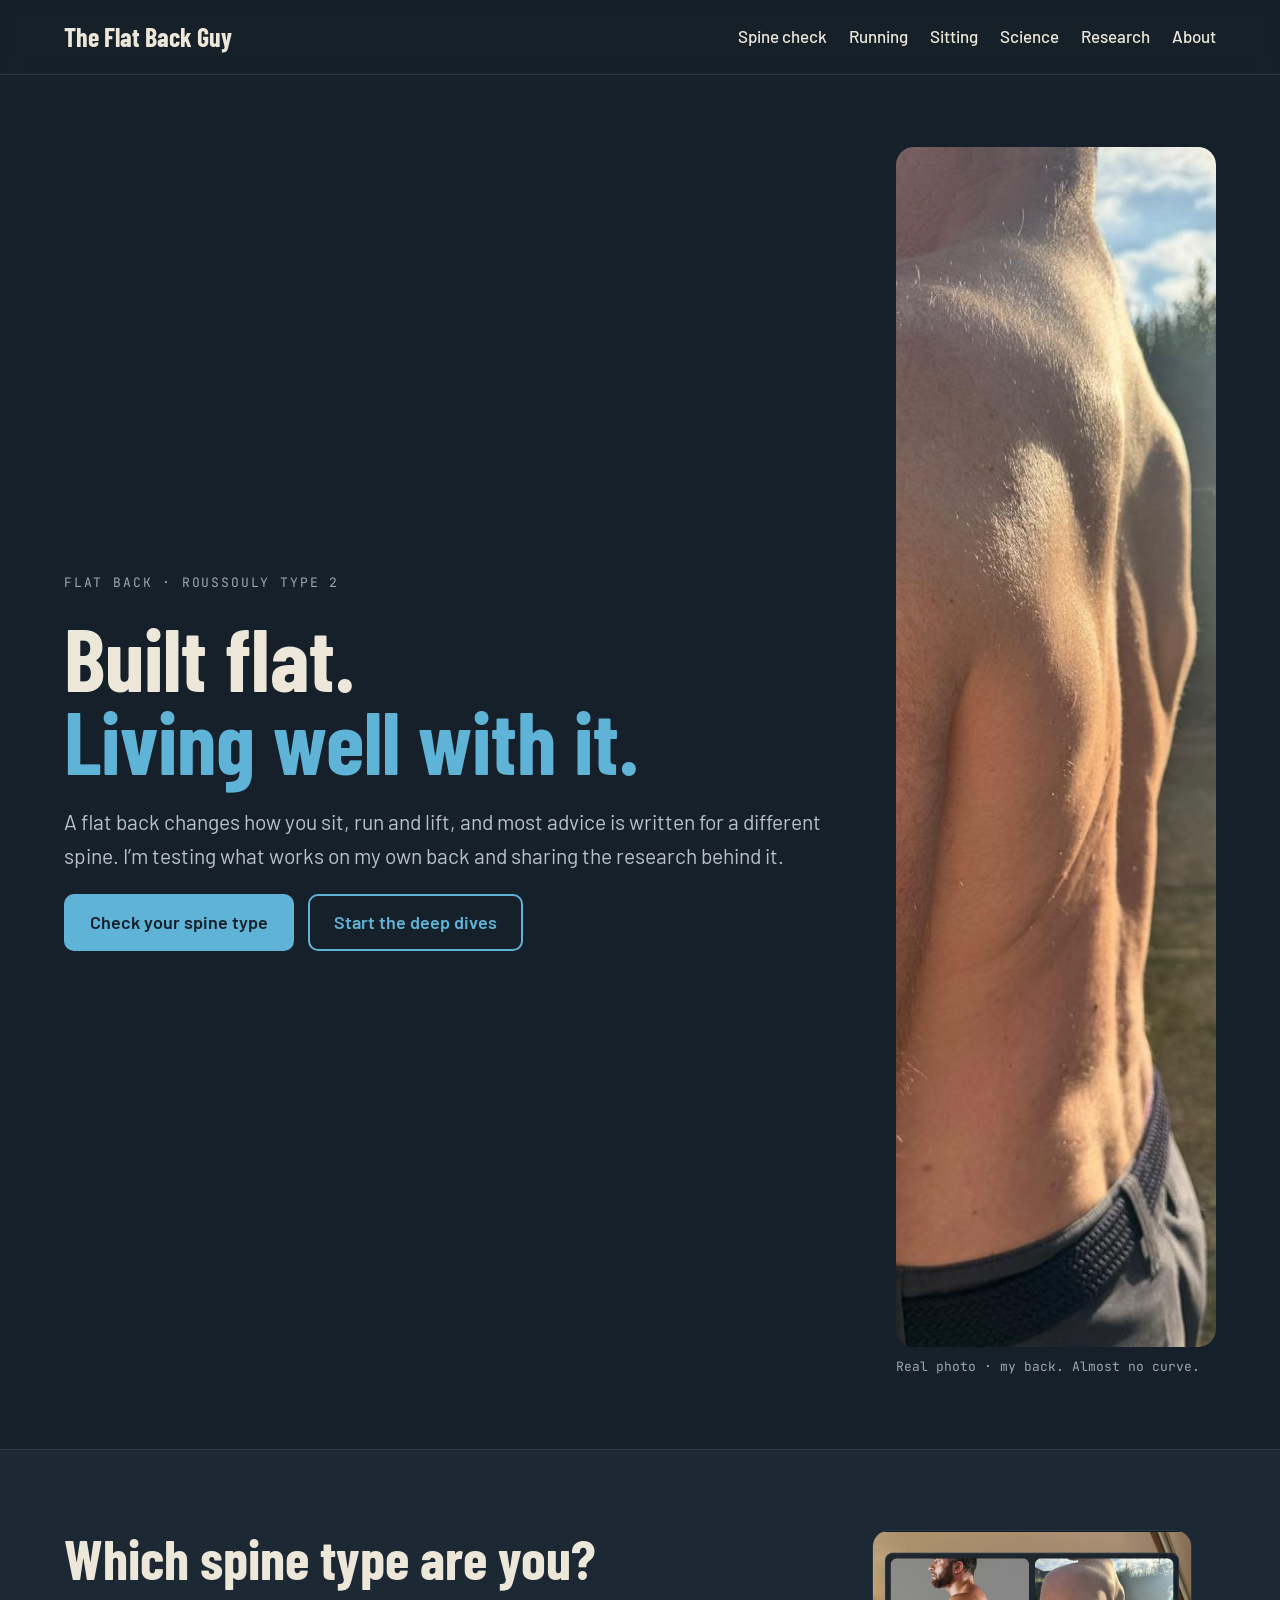
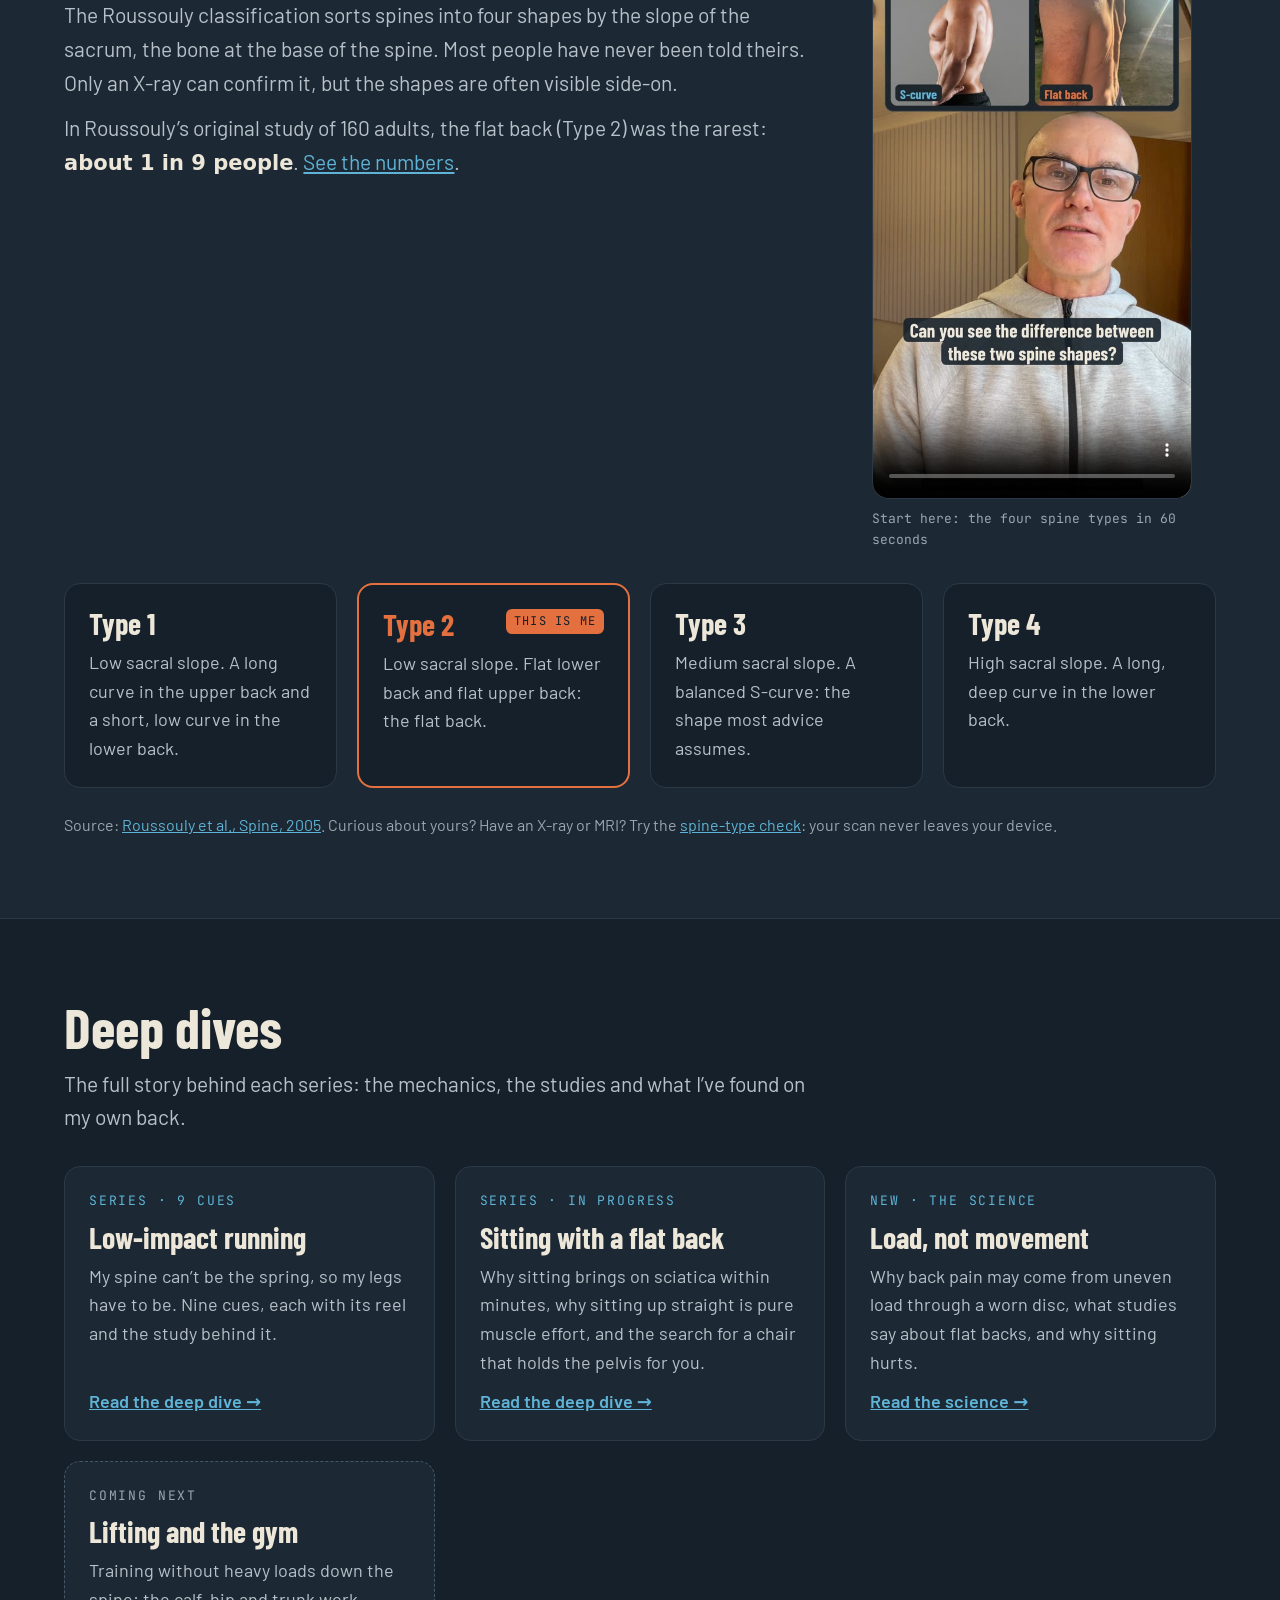
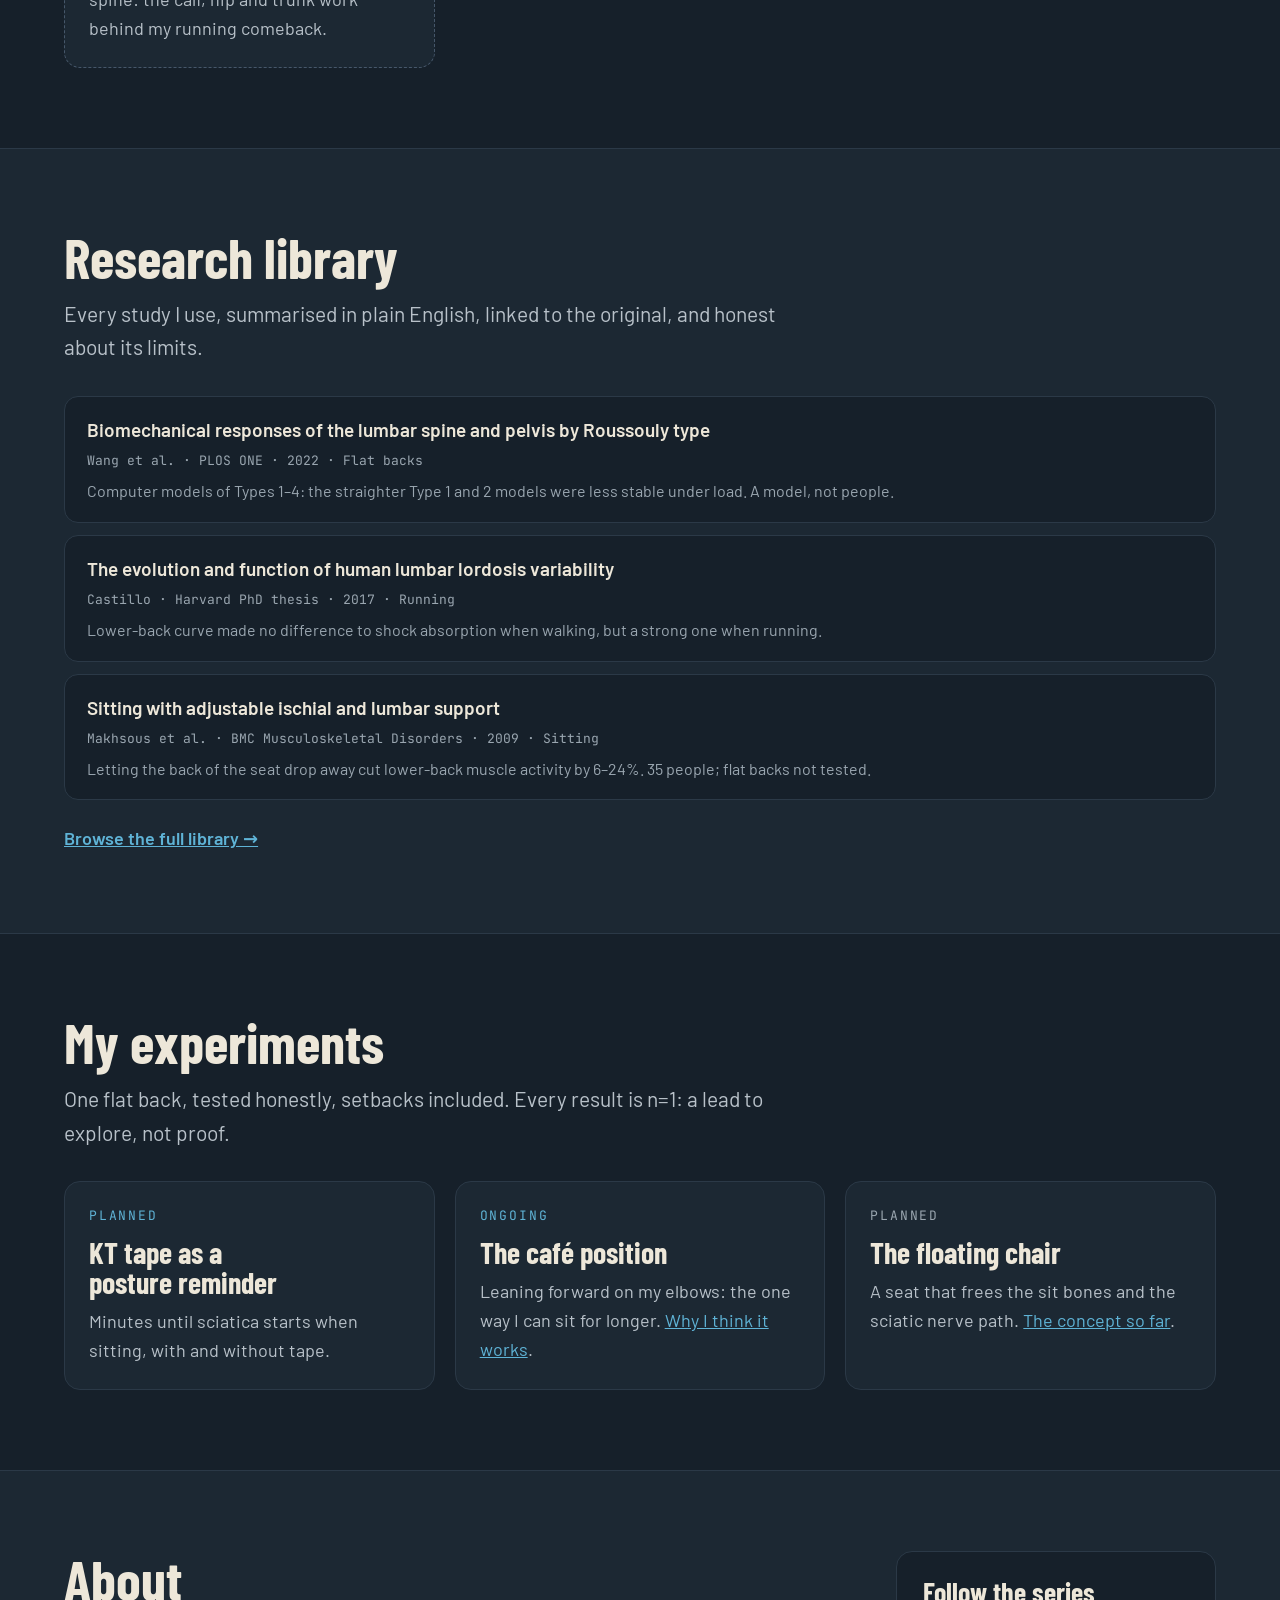
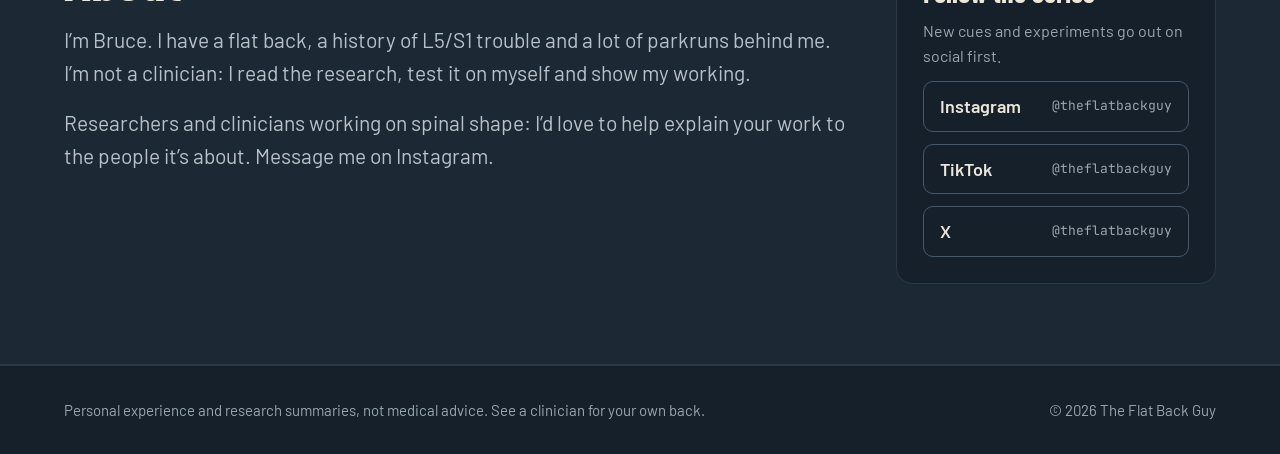
==== commit 34eb55bf: "Homepage: add the four-spine-types intro video Co-Authored-By: Claude Opus 5.5 <noreply@anthropic.co" ====
--- a/index.html
+++ b/index.html
@@ -52,10 +52,16 @@
 
 <section id="type" class="band">
   <div class="wrap">
-    <div class="sec-head">
+    <div class="intro-row">
+    <div class="sec-head" style="margin-bottom:0">
       <h2>Which spine type are you?</h2>
       <p class="lede">The Roussouly classification sorts spines into four shapes by the slope of the sacrum, the bone at the base of the spine. Most people have never been told theirs. Only an X-ray can confirm it, but the shapes are often visible side-on.</p>
       <p class="lede">In Roussouly’s original study of 160 adults, the flat back (Type 2) was the rarest: <strong style="color:var(--text)">about 1 in 9 people</strong>. <a href="science.html#common">See the numbers</a>.</p>
+    </div>
+      <figure class="intro-vid">
+        <video controls playsinline preload="none" poster="media/intro.jpg"><source src="media/intro.mp4" type="video/mp4"></video>
+        <figcaption>Start here: the four spine types in 60 seconds</figcaption>
+      </figure>
     </div>
     <div class="grid">
       <div class="card"><h3>Type 1</h3><p class="muted">Low sacral slope. A long curve in the upper back and a short, low curve in the lower back.</p></div>
--- a/style.css
+++ b/style.css
@@ -129,3 +129,8 @@
 .site-foot .wrap{display:flex;flex-wrap:wrap;gap:12px 32px;justify-content:space-between}
 .site-foot a{color:var(--faint)}
 @media (max-width:720px){.site-head{position:static}}
+
+.intro-row{display:flex;flex-wrap:wrap;gap:32px 48px;align-items:flex-start;margin-bottom:32px}
+.intro-row .sec-head{flex:999 1 460px;min-width:0}
+.intro-vid{flex:1 1 260px;max-width:320px;margin:0}
+.intro-vid video{width:100%;aspect-ratio:9/16;border-radius:16px;background:#0F161D;border:1px solid var(--line)}
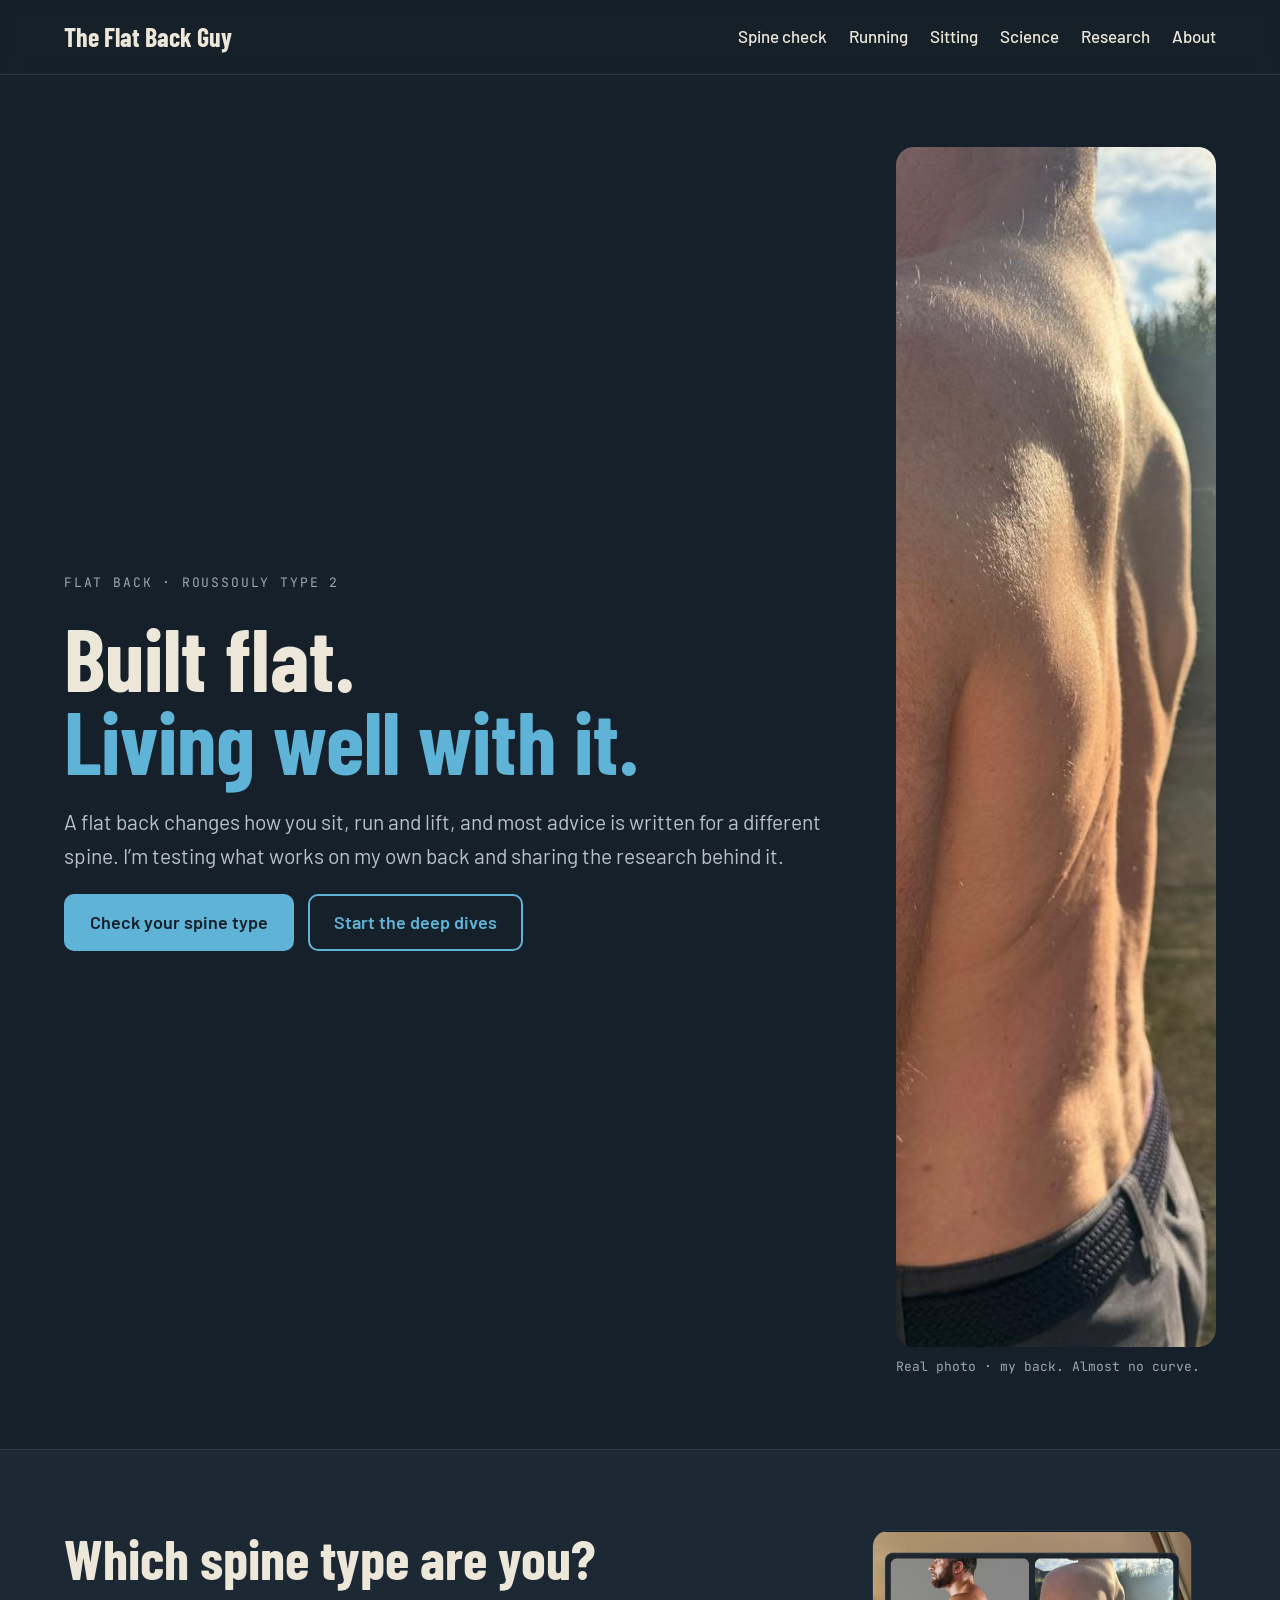
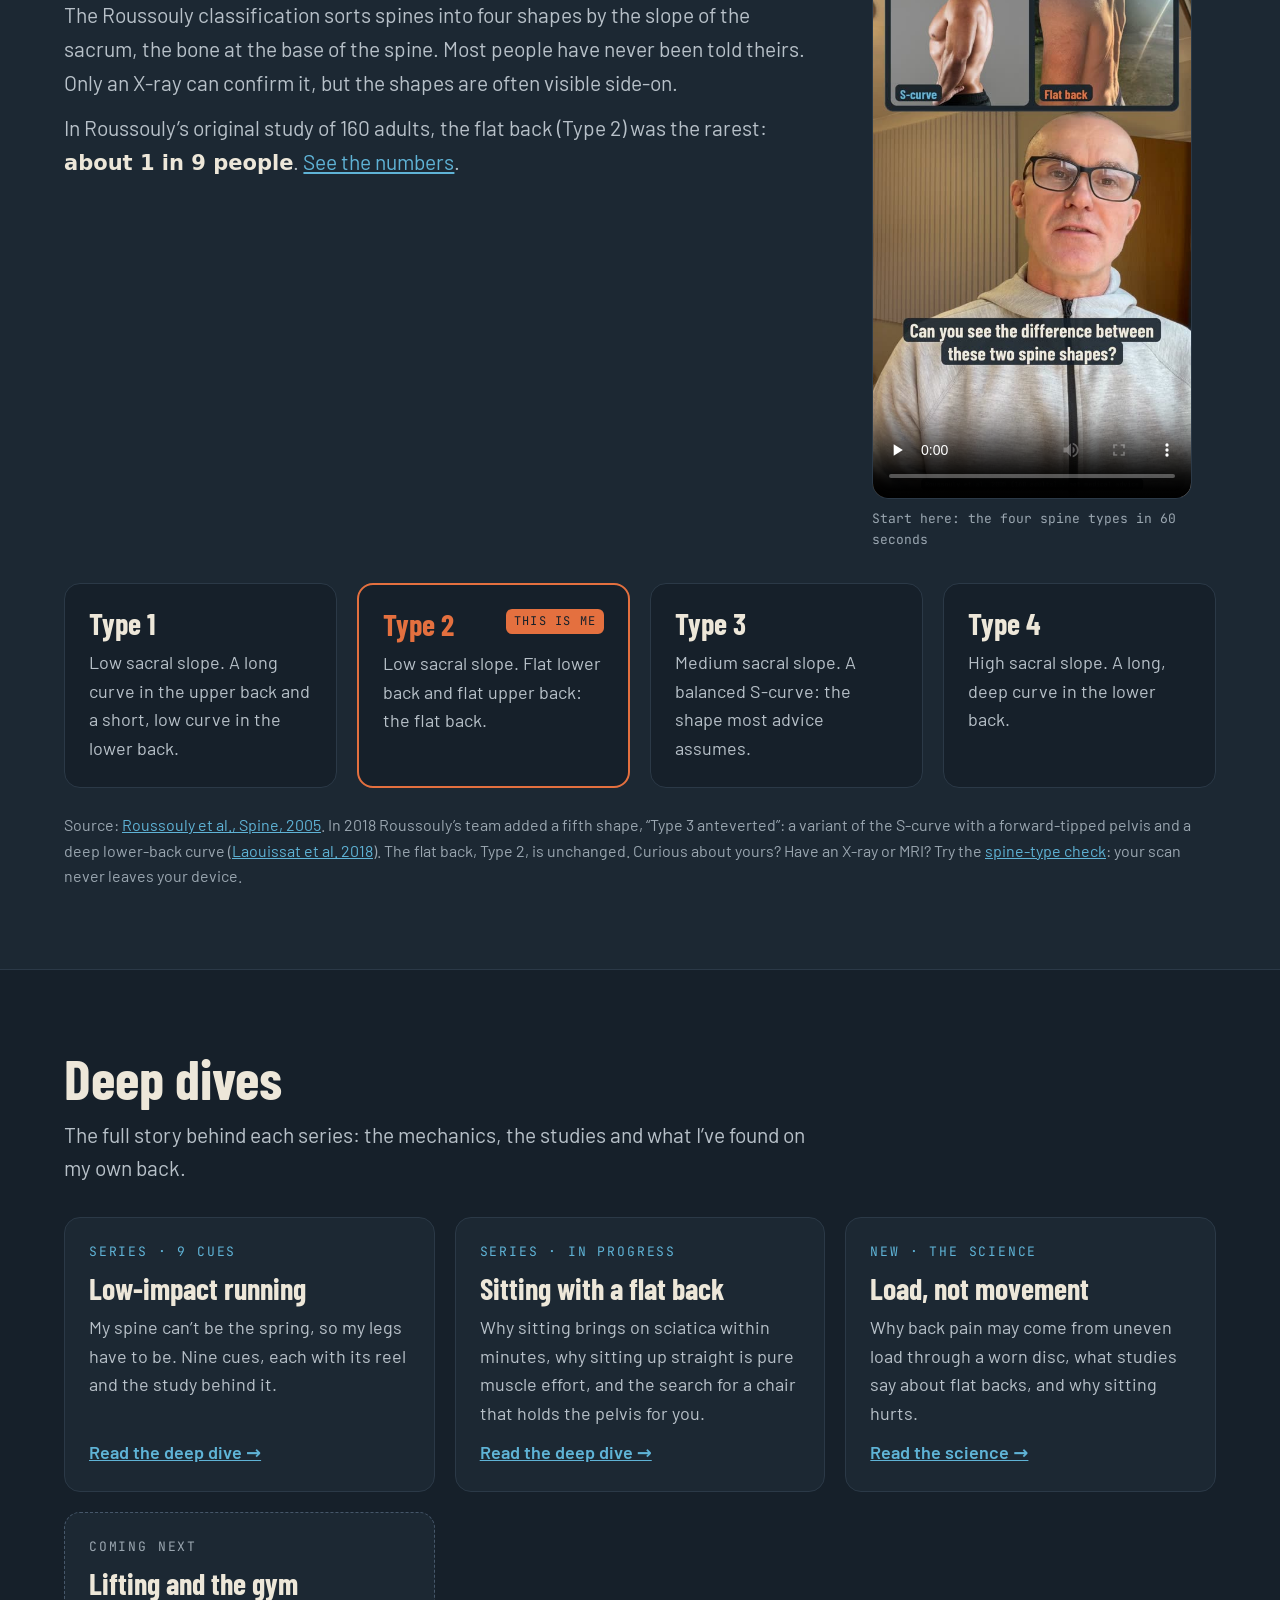
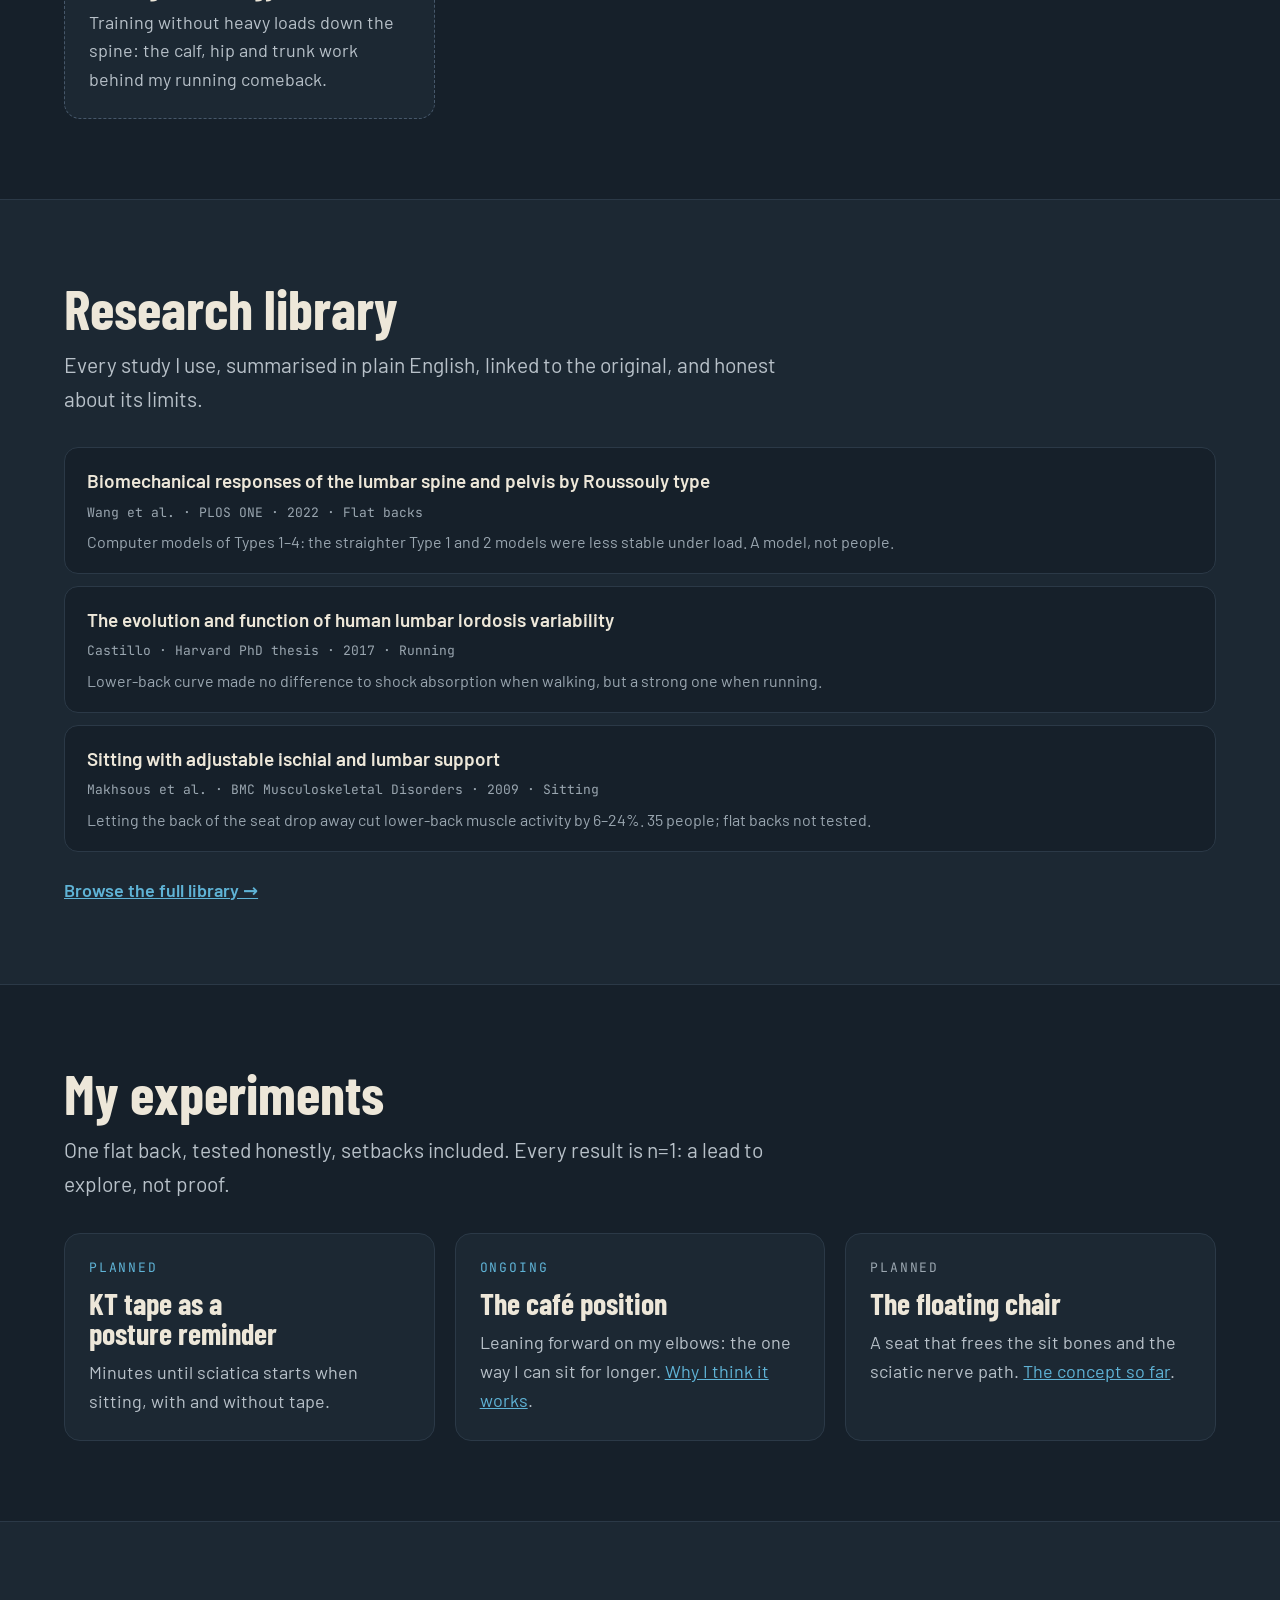
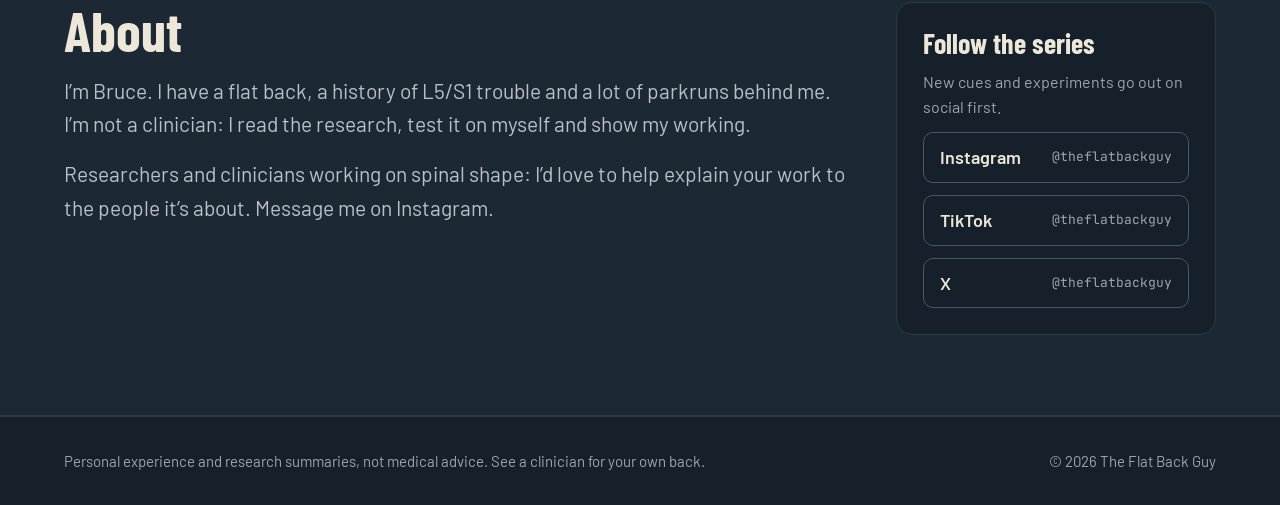
==== commit 552b88cc: "Note the 2018 fifth Roussouly type (Type 3 anteverted) on home, science and research pages Co-Author" ====
--- a/index.html
+++ b/index.html
@@ -69,7 +69,7 @@
       <div class="card"><h3>Type 3</h3><p class="muted">Medium sacral slope. A balanced S-curve: the shape most advice assumes.</p></div>
       <div class="card"><h3>Type 4</h3><p class="muted">High sacral slope. A long, deep curve in the lower back.</p></div>
     </div>
-    <p class="faint" style="margin-top:24px">Source: <a href="https://doi.org/10.1097/01.brs.0000152379.54463.65">Roussouly et al., Spine, 2005</a>. Curious about yours? Have an X-ray or MRI? Try the <a href="spine-check.html">spine-type check</a>: your scan never leaves your device.</p>
+    <p class="faint" style="margin-top:24px">Source: <a href="https://doi.org/10.1097/01.brs.0000152379.54463.65">Roussouly et al., Spine, 2005</a>. In 2018 Roussouly’s team added a fifth shape, “Type 3 anteverted”: a variant of the S-curve with a forward-tipped pelvis and a deep lower-back curve (<a href="https://www.springermedicine.com/classification-of-normal-sagittal-spine-alignment-refounding-the/21231710">Laouissat et al. 2018</a>). The flat back, Type 2, is unchanged. Curious about yours? Have an X-ray or MRI? Try the <a href="spine-check.html">spine-type check</a>: your scan never leaves your device.</p>
   </div>
 </section>
 
